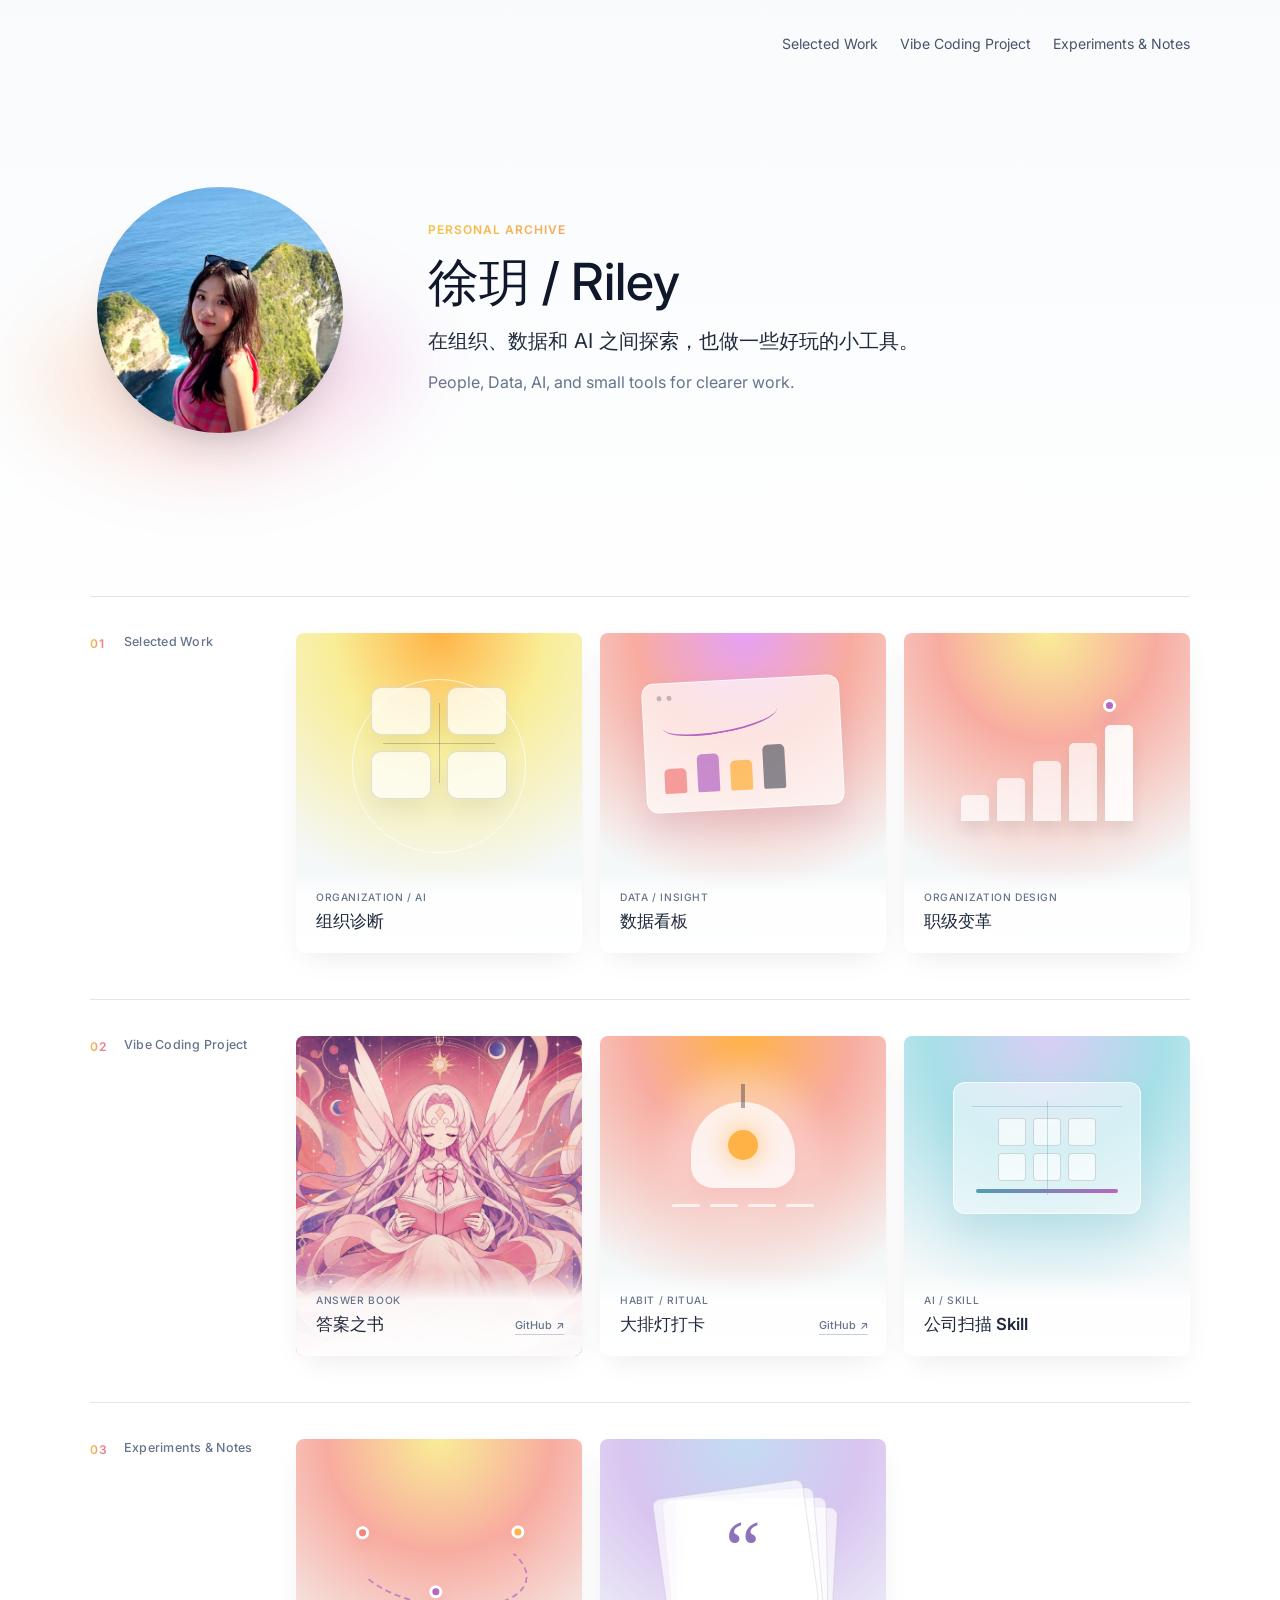
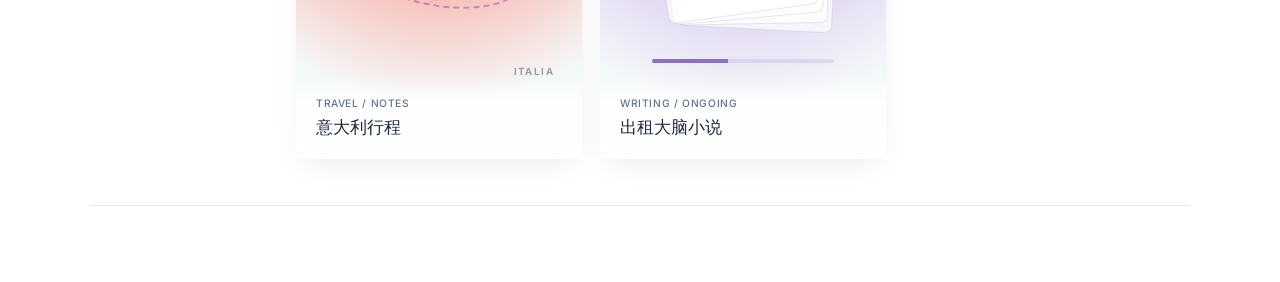
==== index.html @ a50b6459 "Link dapaideng project to GitHub" ====
<!DOCTYPE html>
<html lang="zh-CN">
  <head>
    <meta charset="UTF-8" />
    <meta name="viewport" content="width=device-width, initial-scale=1.0" />
    <title>徐玥 / Riley</title>
    <meta
      name="description"
      content="徐玥 / Riley Xu 的个人网站，整理工作项目、Vibe Coding 作品和实验笔记。"
    />
    <link rel="preconnect" href="https://fonts.googleapis.com" />
    <link rel="preconnect" href="https://fonts.gstatic.com" crossorigin />
    <link
      href="https://fonts.googleapis.com/css2?family=Inter:wght@400;500;600&amp;display=swap"
      rel="stylesheet"
    />
    <link rel="stylesheet" href="./styles.css" />
  </head>
  <body>
    <main class="site-shell">
      <nav class="site-nav" aria-label="Primary navigation">
        <div class="nav-links">
          <a href="#selected-work">Selected Work</a>
          <a href="#vibe-projects">Vibe Coding Project</a>
          <a href="#notes">Experiments &amp; Notes</a>
        </div>
      </nav>

      <header class="hero" id="top">
        <div class="portrait-wrap" aria-label="徐玥在海边的生活照片">
          <div class="portrait-backdrop" aria-hidden="true"></div>
          <div class="portrait-photo">
            <img src="./riley-xu-portrait.jpg" alt="徐玥在海边的生活照片" />
          </div>
        </div>

        <div class="hero-copy">
          <p class="eyebrow">Personal Archive</p>
          <h1>徐玥 / Riley</h1>
          <p class="intro">
            在组织、数据和 AI 之间探索，也做一些好玩的小工具。
          </p>
          <p class="subcopy">
            People, Data, AI, and small tools for clearer work.
          </p>
        </div>
      </header>

      <div class="project-groups" aria-label="Project archive">
        <section class="project-group" id="selected-work">
          <header class="group-header">
            <p class="group-number">01</p>
            <h3>Selected Work</h3>
          </header>
          <div class="project-list">
            <article class="project-card project-card--diagnosis">
              <div class="project-card__cover" aria-hidden="true">
                <div class="org-chart-mini">
                  <span></span><span></span><span></span><span></span>
                </div>
                <div class="signal-ring"></div>
              </div>
              <div class="project-card__body">
                <p class="project-card__meta">Organization / AI</p>
                <h4>组织诊断</h4>
              </div>
            </article>

            <article class="project-card project-card--dashboard">
              <div class="project-card__cover" aria-hidden="true">
                <div class="dashboard-window">
                  <span class="dashboard-line"></span>
                  <div class="dashboard-bars"><i></i><i></i><i></i><i></i></div>
                </div>
              </div>
              <div class="project-card__body">
                <p class="project-card__meta">Data / Insight</p>
                <h4>数据看板</h4>
              </div>
            </article>

            <article class="project-card project-card--rank">
              <div class="project-card__cover" aria-hidden="true">
                <div class="rank-steps"><i></i><i></i><i></i><i></i><i></i></div>
                <span class="rank-dot"></span>
              </div>
              <div class="project-card__body">
                <p class="project-card__meta">Organization Design</p>
                <h4>职级变革</h4>
              </div>
            </article>

          </div>
        </section>

        <section class="project-group" id="vibe-projects">
          <header class="group-header">
            <p class="group-number">02</p>
            <h3>Vibe Coding Project</h3>
          </header>
          <div class="project-list">
            <article class="project-card project-card--book">
              <a
                class="project-card__primary"
                href="https://answerbook-3xv.pages.dev/"
                target="_blank"
                rel="noopener noreferrer"
                aria-label="打开答案之书"
              >
                <div class="project-card__cover" aria-hidden="true">
                  <img
                    class="answerbook-illustration"
                    src="./assets/answerbook-illustration.jpg"
                    alt=""
                  />
                </div>
                <div class="project-card__body project-card__body--with-source">
                  <p class="project-card__meta">Answer Book</p>
                  <h4>答案之书</h4>
                </div>
              </a>
              <a
                class="project-card__source"
                href="https://github.com/rileyxuyue/answerbook"
                target="_blank"
                rel="noopener noreferrer"
                aria-label="查看答案之书 GitHub 仓库"
              >
                GitHub <span aria-hidden="true">↗</span>
              </a>
            </article>

            <a
              class="project-card project-card--lamp"
              href="https://github.com/rileyxuyue/dapaideng"
              target="_blank"
              rel="noopener noreferrer"
              aria-label="查看大排灯打卡 GitHub 仓库"
            >
              <div class="project-card__cover" aria-hidden="true">
                <div class="lamp-glow"></div>
                <div class="lamp-shape"><span></span></div>
                <div class="lamp-ticks"><i></i><i></i><i></i><i></i></div>
              </div>
              <div class="project-card__body project-card__body--with-source">
                <p class="project-card__meta">Habit / Ritual</p>
                <h4>大排灯打卡</h4>
              </div>
              <span class="project-card__source">
                GitHub <span aria-hidden="true">↗</span>
              </span>
            </a>

            <article class="project-card project-card--scan">
              <div class="project-card__cover" aria-hidden="true">
                <div class="scan-window">
                  <div class="scan-building"><i></i><i></i><i></i><i></i><i></i><i></i></div>
                  <span></span>
                </div>
              </div>
              <div class="project-card__body">
                <p class="project-card__meta">AI / Skill</p>
                <h4>公司扫描 Skill</h4>
              </div>
            </article>
          </div>
        </section>

        <section class="project-group" id="notes">
          <header class="group-header">
            <p class="group-number">03</p>
            <h3>Experiments &amp; Notes</h3>
          </header>
          <div class="project-list">
            <article class="project-card project-card--italy">
              <div class="project-card__cover" aria-hidden="true">
                <div class="route-map">
                  <span class="route-line"></span>
                  <i></i><i></i><i></i>
                </div>
                <div class="map-label">ITALIA</div>
              </div>
              <div class="project-card__body">
                <p class="project-card__meta">Travel / Notes</p>
                <h4>意大利行程</h4>
              </div>
            </article>

            <article class="project-card project-card--novel">
              <div class="project-card__cover" aria-hidden="true">
                <div class="novel-pages"><i></i><i></i><i></i><i></i></div>
                <div class="novel-quote">“</div>
                <span class="novel-progress"></span>
              </div>
              <div class="project-card__body">
                <p class="project-card__meta">Writing / Ongoing</p>
                <h4>出租大脑小说</h4>
              </div>
            </article>
          </div>
        </section>
      </div>
    </main>
  </body>
</html>
---- styles.css ----
:root {
  font-family: "Inter", sans-serif;
  color: #102033;
  background: #ffffff;
  font-synthesis: none;
  text-rendering: optimizeLegibility;
}

* {
  box-sizing: border-box;
  margin: 0;
  padding: 0;
}

html {
  scroll-behavior: smooth;
}

body {
  min-height: 100vh;
  padding: 34px 20px 76px;
  background:
    linear-gradient(180deg, rgba(248, 250, 252, 0.92), #ffffff 36%),
    #ffffff;
}

a {
  color: inherit;
  text-decoration: none;
}

.site-shell {
  width: 100%;
  max-width: 1100px;
  margin: 0 auto;
}

.site-nav {
  display: flex;
  align-items: center;
  justify-content: flex-end;
  gap: 24px;
  margin-bottom: 66px;
  color: #475569;
  font-size: 0.88rem;
}

.brand {
  color: #102033;
  font-weight: 600;
}

.nav-links {
  display: flex;
  align-items: center;
  justify-content: flex-end;
  flex-wrap: wrap;
  gap: 22px;
}

.nav-links a {
  line-height: 1.4;
}

.hero {
  display: grid;
  grid-template-columns: 260px minmax(0, 1fr);
  align-items: center;
  gap: 78px;
  min-height: 380px;
  margin-bottom: 96px;
}

.portrait-wrap {
  position: relative;
  display: grid;
  place-items: center;
  width: 260px;
  height: 280px;
}

.portrait-backdrop {
  position: absolute;
  right: -62px;
  bottom: -30px;
  left: -62px;
  height: 218px;
  border-radius: 50%;
  background:
    radial-gradient(
      ellipse at 34% 48%,
      rgba(255, 179, 71, 0.28) 0%,
      rgba(255, 179, 71, 0.12) 34%,
      rgba(255, 179, 71, 0) 72%
    ),
    radial-gradient(
      ellipse at 68% 48%,
      rgba(229, 161, 245, 0.44) 0%,
      rgba(229, 161, 245, 0.16) 38%,
      rgba(229, 161, 245, 0) 76%
    ),
    radial-gradient(
      ellipse at 50% 72%,
      rgba(242, 132, 130, 0.2) 0%,
      rgba(242, 132, 130, 0) 72%
    );
  filter: blur(30px);
  opacity: 0.78;
  pointer-events: none;
  transform: rotate(-3deg) scale(1.04);
}

.portrait-photo {
  position: relative;
  z-index: 1;
  display: grid;
  place-items: center;
  width: 246px;
  aspect-ratio: 1;
  overflow: hidden;
  border: 0;
  border-radius: 50%;
  background:
    linear-gradient(145deg, #fff9e9, #fff1f4 48%, #f4eafb);
  color: #334155;
  font-size: 2.25rem;
  font-weight: 500;
  box-shadow: 0 24px 48px -30px rgba(15, 23, 42, 0.38);
}

.portrait-photo img {
  width: 100%;
  height: 100%;
  object-fit: cover;
  object-position: 50% 50%;
}

.hero-copy {
  max-width: 650px;
}

.eyebrow,
.group-number {
  color: transparent;
  background: linear-gradient(90deg, #f5c344, #f28482, #b567c2);
  background-clip: text;
  -webkit-background-clip: text;
  font-size: 0.75rem;
  font-weight: 600;
  letter-spacing: 1px;
  line-height: 1.2;
  text-transform: uppercase;
}

.hero-copy .eyebrow {
  margin-bottom: 18px;
}

.hero h1 {
  margin-bottom: 20px;
  color: #0f172a;
  font-size: 3.2rem;
  font-weight: 500;
  letter-spacing: 0;
  line-height: 1;
}

.intro {
  max-width: none;
  margin-bottom: 14px;
  color: #1e293b;
  font-size: 1.28rem;
  font-weight: 400;
  letter-spacing: 0;
  line-height: 1.38;
  white-space: nowrap;
}

.subcopy {
  color: #64748b;
  font-size: 1rem;
  line-height: 1.7;
}

.project-groups {
  border-bottom: 1px solid #dfe7eb;
}

.project-group {
  display: grid;
  grid-template-columns: 168px minmax(0, 1fr);
  gap: 38px;
  padding: 36px 0 46px;
  border-top: 1px solid #dfe7eb;
  scroll-margin-top: 28px;
}

.group-header {
  display: grid;
  grid-template-columns: 24px minmax(0, 1fr);
  align-content: start;
  gap: 10px;
}

.group-number {
  padding-top: 4px;
}

.group-header h3 {
  color: #64748b;
  font-size: 0.78rem;
  font-weight: 500;
  letter-spacing: 0.02em;
  line-height: 1.45;
}

.project-list {
  display: grid;
  grid-template-columns: repeat(3, minmax(0, 1fr));
  gap: 18px;
  min-width: 0;
}

.project-card {
  position: relative;
  min-width: 0;
  min-height: 320px;
  overflow: hidden;
  border-radius: 8px;
  background: #f4f8f9;
  box-shadow: 0 10px 30px -10px rgba(0, 0, 0, 0.1);
  isolation: isolate;
}

.project-card--diagnosis {
  background: radial-gradient(circle at 50% 0%, #ffb347 0%, #f9ed96 30%, #f4f8f9 74%);
}

.project-card--dashboard {
  background: radial-gradient(circle at 50% 0%, #e5a1f5 0%, #f8aca0 31%, #f4f8f9 74%);
}

.project-card--rank {
  background: radial-gradient(circle at 50% 0%, #f9ed96 0%, #f8aca0 31%, #f4f8f9 74%);
}

.project-card--book {
  background: #efb7c8;
}

.project-card--lamp {
  background: radial-gradient(circle at 50% 0%, #ffb347 0%, #f8aca0 31%, #f4f8f9 75%);
}

.project-card--scan {
  background: radial-gradient(circle at 50% 0%, #d9cef4 0%, #a7dfe8 33%, #f4f8f9 76%);
}

.project-card--italy {
  background: radial-gradient(circle at 50% 0%, #f9ed96 0%, #f8aca0 32%, #f4f8f9 75%);
}

.project-card--novel {
  background: radial-gradient(circle at 50% 0%, #c3dcf3 0%, #d8c5f0 34%, #f4f8f9 76%);
}

.project-card__cover {
  position: absolute;
  inset: 0 0 78px;
  overflow: hidden;
}

.project-card--book .project-card__cover {
  inset: 0;
}

.project-card__primary {
  position: absolute;
  inset: 0;
  z-index: 1;
  display: block;
}

.project-card__body {
  position: absolute;
  right: 0;
  bottom: 0;
  left: 0;
  z-index: 4;
  padding: 22px 20px 20px;
  background: linear-gradient(180deg, rgba(255, 255, 255, 0), rgba(255, 255, 255, 0.88) 34%, rgba(255, 255, 255, 0.96) 100%);
}

.project-card__body--with-source {
  padding-right: 96px;
}

.project-card__source {
  position: absolute;
  right: 18px;
  bottom: 19px;
  z-index: 6;
  display: inline-flex;
  align-items: center;
  gap: 4px;
  padding: 5px 0;
  color: #64748b;
  font-size: 0.68rem;
  font-weight: 500;
  line-height: 1.2;
}

.project-card__source::after {
  position: absolute;
  right: 0;
  bottom: 2px;
  left: 0;
  height: 1px;
  background: rgba(100, 116, 139, 0.34);
  content: "";
}

.project-card__meta {
  margin-bottom: 6px;
  color: #64748b;
  font-size: 0.64rem;
  font-weight: 500;
  letter-spacing: 0.06em;
  line-height: 1.3;
  text-transform: uppercase;
}

.project-card h4 {
  color: #1e293b;
  font-size: 1.04rem;
  font-weight: 600;
  line-height: 1.35;
}

.org-chart-mini {
  position: absolute;
  top: 54px;
  left: 50%;
  display: grid;
  grid-template-columns: repeat(2, 60px);
  gap: 16px;
  transform: translateX(-50%);
}

.org-chart-mini::before,
.org-chart-mini::after {
  position: absolute;
  content: "";
  background: rgba(15, 23, 42, 0.2);
}

.org-chart-mini::before {
  top: 50%;
  right: 12px;
  left: 12px;
  height: 1px;
}

.org-chart-mini::after {
  top: 16px;
  bottom: 16px;
  left: 50%;
  width: 1px;
}

.org-chart-mini span {
  position: relative;
  z-index: 1;
  height: 48px;
  border: 1px solid rgba(15, 23, 42, 0.12);
  border-radius: 10px;
  background: rgba(255, 255, 255, 0.72);
  box-shadow: 0 12px 24px rgba(15, 23, 42, 0.06);
}

.signal-ring {
  position: absolute;
  top: 46px;
  left: 50%;
  width: 174px;
  height: 174px;
  border: 1px solid rgba(255, 255, 255, 0.7);
  border-radius: 50%;
  transform: translateX(-50%);
}

.dashboard-window {
  position: absolute;
  top: 46px;
  left: 50%;
  width: 198px;
  height: 130px;
  padding: 22px 18px 16px;
  border: 1px solid rgba(255, 255, 255, 0.76);
  border-radius: 12px;
  background: rgba(255, 255, 255, 0.68);
  box-shadow: 0 18px 30px rgba(128, 66, 129, 0.12);
  transform: translateX(-50%) rotate(-3deg);
}

.dashboard-window::before,
.dashboard-window::after {
  position: absolute;
  top: 12px;
  width: 5px;
  height: 5px;
  border-radius: 50%;
  background: rgba(15, 23, 42, 0.24);
  content: "";
}

.dashboard-window::before {
  left: 14px;
}

.dashboard-window::after {
  left: 24px;
}

.dashboard-line {
  display: block;
  width: 116px;
  height: 30px;
  border-bottom: 2px solid #b567c2;
  border-radius: 50%;
  transform: rotate(-7deg);
}

.dashboard-bars {
  display: flex;
  align-items: end;
  gap: 11px;
  height: 48px;
  margin-top: 10px;
}

.dashboard-bars i {
  display: block;
  width: 22px;
  border-radius: 5px 5px 2px 2px;
  background: rgba(242, 132, 130, 0.78);
}

.dashboard-bars i:nth-child(1) { height: 25px; }
.dashboard-bars i:nth-child(2) { height: 38px; background: rgba(181, 103, 194, 0.72); }
.dashboard-bars i:nth-child(3) { height: 30px; background: rgba(255, 179, 71, 0.78); }
.dashboard-bars i:nth-child(4) { height: 44px; background: rgba(15, 23, 42, 0.48); }

.rank-steps {
  position: absolute;
  bottom: 54px;
  left: 50%;
  display: flex;
  align-items: end;
  gap: 8px;
  transform: translateX(-50%);
}

.rank-steps i {
  display: block;
  width: 28px;
  border-radius: 5px 5px 1px 1px;
  background: rgba(255, 255, 255, 0.7);
  box-shadow: 0 10px 16px rgba(15, 23, 42, 0.08);
}

.rank-steps i:nth-child(1) { height: 26px; }
.rank-steps i:nth-child(2) { height: 43px; }
.rank-steps i:nth-child(3) { height: 60px; }
.rank-steps i:nth-child(4) { height: 78px; }
.rank-steps i:nth-child(5) { height: 96px; background: rgba(255, 255, 255, 0.9); }

.rank-dot {
  position: absolute;
  top: 66px;
  left: calc(50% + 56px);
  width: 13px;
  height: 13px;
  border: 3px solid #ffffff;
  border-radius: 50%;
  background: #b567c2;
  box-shadow: 0 8px 16px rgba(181, 103, 194, 0.28);
}

.answerbook-illustration {
  position: absolute;
  inset: 0;
  display: block;
  width: 100%;
  height: 100%;
  object-fit: cover;
  object-position: 50% 38%;
}

.lamp-glow {
  position: absolute;
  top: 35px;
  left: 50%;
  width: 148px;
  height: 148px;
  border-radius: 50%;
  background: rgba(255, 255, 255, 0.34);
  filter: blur(16px);
  transform: translateX(-50%);
}

.lamp-shape {
  position: absolute;
  top: 66px;
  left: 50%;
  width: 104px;
  height: 86px;
  border-radius: 52px 52px 22px 22px;
  background: rgba(255, 255, 255, 0.74);
  box-shadow: 0 18px 22px rgba(242, 132, 130, 0.2);
  transform: translateX(-50%);
}

.lamp-shape::before {
  position: absolute;
  top: -18px;
  left: 50%;
  width: 4px;
  height: 24px;
  background: rgba(15, 23, 42, 0.35);
  content: "";
  transform: translateX(-50%);
}

.lamp-shape span {
  position: absolute;
  top: 28px;
  left: 50%;
  width: 30px;
  height: 30px;
  border-radius: 50%;
  background: #ffb347;
  box-shadow: 0 0 26px rgba(255, 179, 71, 0.8);
  transform: translateX(-50%);
}

.lamp-ticks {
  position: absolute;
  top: 168px;
  left: 50%;
  display: flex;
  gap: 10px;
  transform: translateX(-50%);
}

.lamp-ticks i {
  display: block;
  width: 28px;
  height: 3px;
  border-radius: 999px;
  background: rgba(255, 255, 255, 0.72);
}

.scan-window {
  position: absolute;
  top: 46px;
  left: 50%;
  width: 188px;
  height: 132px;
  border: 1px solid rgba(255, 255, 255, 0.72);
  border-radius: 12px;
  background: rgba(255, 255, 255, 0.52);
  box-shadow: 0 18px 30px rgba(79, 157, 176, 0.12);
  transform: translateX(-50%);
}

.scan-window::before,
.scan-window::after {
  position: absolute;
  background: rgba(79, 157, 176, 0.32);
  content: "";
}

.scan-window::before {
  top: 23px;
  right: 18px;
  left: 18px;
  height: 1px;
}

.scan-window::after {
  top: 18px;
  bottom: 18px;
  left: 50%;
  width: 1px;
}

.scan-building {
  position: absolute;
  top: 35px;
  left: 50%;
  display: grid;
  grid-template-columns: repeat(3, 28px);
  gap: 7px;
  transform: translateX(-50%);
}

.scan-building i {
  display: block;
  width: 28px;
  height: 28px;
  border: 1px solid rgba(15, 23, 42, 0.16);
  border-radius: 4px;
  background: rgba(255, 255, 255, 0.66);
}

.scan-window > span {
  position: absolute;
  right: 22px;
  bottom: 20px;
  left: 22px;
  height: 4px;
  border-radius: 999px;
  background: linear-gradient(90deg, #4f9db0, #b567c2);
}

.route-map {
  position: absolute;
  top: 44px;
  left: 50%;
  width: 210px;
  height: 150px;
  transform: translateX(-50%) rotate(-4deg);
}

.route-line {
  position: absolute;
  top: 42px;
  left: 18px;
  width: 176px;
  height: 82px;
  border: 2px dashed rgba(181, 103, 194, 0.7);
  border-top-color: transparent;
  border-left-color: transparent;
  border-radius: 50%;
  transform: rotate(13deg);
}

.route-map i {
  position: absolute;
  width: 13px;
  height: 13px;
  border: 3px solid #ffffff;
  border-radius: 50%;
  background: #f28482;
  box-shadow: 0 6px 12px rgba(242, 132, 130, 0.28);
}

.route-map i:nth-of-type(1) { top: 38px; left: 24px; }
.route-map i:nth-of-type(2) { top: 102px; left: 93px; background: #b567c2; }
.route-map i:nth-of-type(3) { top: 48px; right: 18px; background: #ffb347; }

.map-label {
  position: absolute;
  right: 28px;
  bottom: 4px;
  color: rgba(15, 23, 42, 0.42);
  font-size: 0.62rem;
  font-weight: 600;
  letter-spacing: 0.14em;
}

.novel-pages {
  position: absolute;
  top: 54px;
  left: 50%;
  width: 152px;
  height: 126px;
  transform: translateX(-50%) rotate(-5deg);
}

.novel-pages i {
  position: absolute;
  inset: 0;
  border: 1px solid rgba(15, 23, 42, 0.1);
  border-radius: 8px;
  background: rgba(255, 255, 255, 0.68);
}

.novel-pages i:nth-child(1) { transform: translate(15px, 12px) rotate(8deg); }
.novel-pages i:nth-child(2) { transform: translate(8px, 6px) rotate(4deg); }
.novel-pages i:nth-child(3) { transform: translate(0, 0); }
.novel-pages i:nth-child(4) { transform: translate(-7px, -5px) rotate(-3deg); }

.novel-quote {
  position: absolute;
  top: 70px;
  left: 50%;
  z-index: 2;
  color: #8b72bb;
  font-family: Georgia, serif;
  font-size: 5rem;
  line-height: 1;
  transform: translateX(-50%);
}

.novel-progress {
  position: absolute;
  right: 52px;
  bottom: 18px;
  left: 52px;
  height: 4px;
  border-radius: 999px;
  background: linear-gradient(90deg, #8b72bb 0 42%, rgba(139, 114, 187, 0.18) 42% 100%);
}

@media (max-width: 900px) {
  body {
    padding-top: 28px;
  }

  .site-nav {
    margin-bottom: 54px;
  }

  .hero {
    grid-template-columns: 220px minmax(0, 1fr);
    gap: 44px;
    min-height: 330px;
    margin-bottom: 78px;
  }

  .portrait-wrap {
    width: 220px;
    height: 238px;
  }

  .portrait-photo {
    width: 212px;
  }

  .portrait-backdrop {
    height: 184px;
  }

  .hero h1 {
    font-size: 2.75rem;
  }

  .intro {
    font-size: 1.02rem;
  }

  .project-group {
    grid-template-columns: 142px minmax(0, 1fr);
    gap: 24px;
  }

  .project-list {
    grid-template-columns: repeat(2, minmax(0, 1fr));
    gap: 16px;
  }

  .project-card {
    min-height: 300px;
  }

}

@media (max-width: 680px) {
  body {
    padding: 22px 16px 56px;
  }

  .site-nav {
    align-items: flex-start;
    margin-bottom: 48px;
  }

  .nav-links {
    max-width: 228px;
    gap: 12px 16px;
    font-size: 0.8rem;
  }

  .hero {
    grid-template-columns: 1fr;
    gap: 34px;
    min-height: 0;
    margin-bottom: 70px;
  }

  .portrait-wrap {
    width: min(230px, 76vw);
    height: 246px;
  }

  .portrait-photo {
    width: min(220px, 72vw);
  }

  .hero h1 {
    font-size: 2.4rem;
  }

  .intro {
    font-size: 0.86rem;
  }

  .project-group {
    grid-template-columns: 1fr;
    gap: 18px;
    padding: 30px 0 34px;
  }

  .project-list {
    grid-template-columns: 1fr;
    gap: 16px;
  }

  .project-card {
    min-height: 294px;
  }
}

@media (max-width: 420px) {
  .site-nav {
    gap: 16px;
  }

  .nav-links {
    max-width: 200px;
  }

  .hero h1 {
    font-size: 2.3rem;
  }

  .project-card {
    min-height: 280px;
  }

}
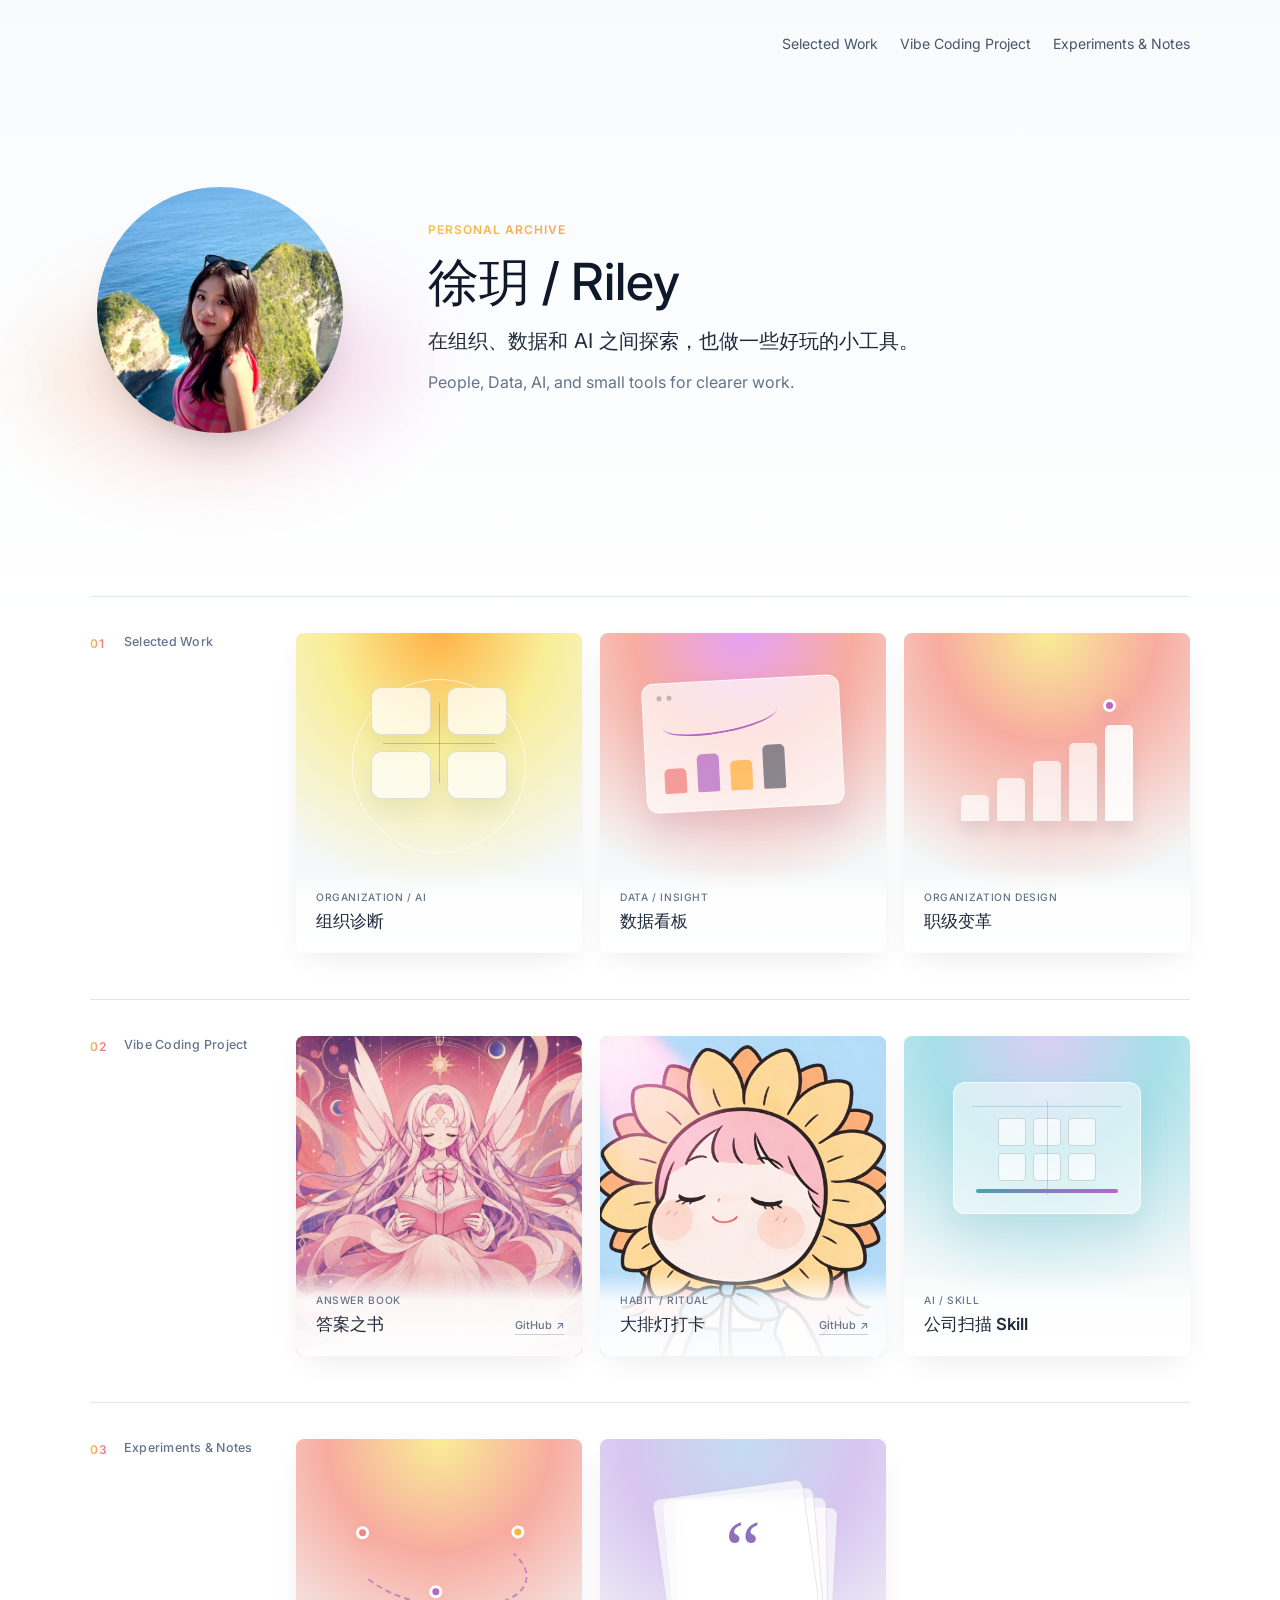
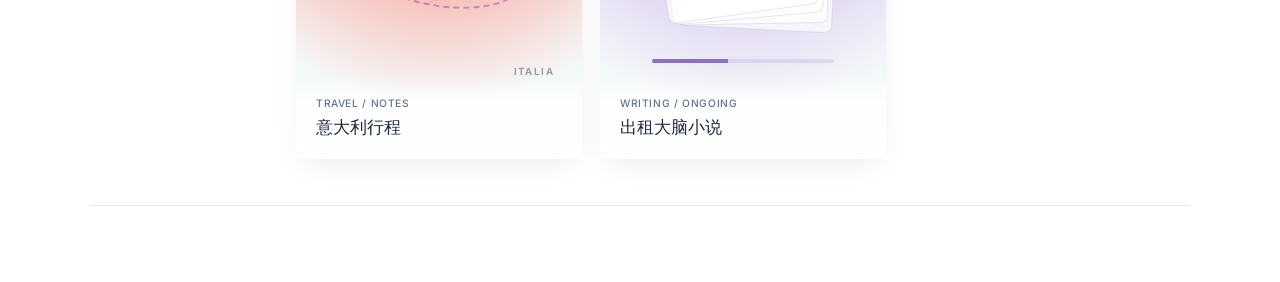
==== commit 7a95ae32: "Use dapaideng illustration for project card" ====
--- a/index.html
+++ b/index.html
@@ -138,9 +138,11 @@
               aria-label="查看大排灯打卡 GitHub 仓库"
             >
               <div class="project-card__cover" aria-hidden="true">
-                <div class="lamp-glow"></div>
-                <div class="lamp-shape"><span></span></div>
-                <div class="lamp-ticks"><i></i><i></i><i></i><i></i></div>
+                <img
+                  class="dapaideng-illustration"
+                  src="./assets/dapaideng-illustration.jpg"
+                  alt=""
+                />
               </div>
               <div class="project-card__body project-card__body--with-source">
                 <p class="project-card__meta">Habit / Ritual</p>
--- a/styles.css
+++ b/styles.css
@@ -249,7 +249,7 @@
 }
 
 .project-card--lamp {
-  background: radial-gradient(circle at 50% 0%, #ffb347 0%, #f8aca0 31%, #f4f8f9 75%);
+  background: #addcf2;
 }
 
 .project-card--scan {
@@ -271,6 +271,10 @@
 }
 
 .project-card--book .project-card__cover {
+  inset: 0;
+}
+
+.project-card--lamp .project-card__cover {
   inset: 0;
 }
 
@@ -497,68 +501,14 @@
   object-position: 50% 38%;
 }
 
-.lamp-glow {
-  position: absolute;
-  top: 35px;
-  left: 50%;
-  width: 148px;
-  height: 148px;
-  border-radius: 50%;
-  background: rgba(255, 255, 255, 0.34);
-  filter: blur(16px);
-  transform: translateX(-50%);
-}
-
-.lamp-shape {
-  position: absolute;
-  top: 66px;
-  left: 50%;
-  width: 104px;
-  height: 86px;
-  border-radius: 52px 52px 22px 22px;
-  background: rgba(255, 255, 255, 0.74);
-  box-shadow: 0 18px 22px rgba(242, 132, 130, 0.2);
-  transform: translateX(-50%);
-}
-
-.lamp-shape::before {
-  position: absolute;
-  top: -18px;
-  left: 50%;
-  width: 4px;
-  height: 24px;
-  background: rgba(15, 23, 42, 0.35);
-  content: "";
-  transform: translateX(-50%);
-}
-
-.lamp-shape span {
-  position: absolute;
-  top: 28px;
-  left: 50%;
-  width: 30px;
-  height: 30px;
-  border-radius: 50%;
-  background: #ffb347;
-  box-shadow: 0 0 26px rgba(255, 179, 71, 0.8);
-  transform: translateX(-50%);
-}
-
-.lamp-ticks {
-  position: absolute;
-  top: 168px;
-  left: 50%;
-  display: flex;
-  gap: 10px;
-  transform: translateX(-50%);
-}
-
-.lamp-ticks i {
+.dapaideng-illustration {
+  position: absolute;
+  inset: 0;
   display: block;
-  width: 28px;
-  height: 3px;
-  border-radius: 999px;
-  background: rgba(255, 255, 255, 0.72);
+  width: 100%;
+  height: 100%;
+  object-fit: cover;
+  object-position: 50% 50%;
 }
 
 .scan-window {
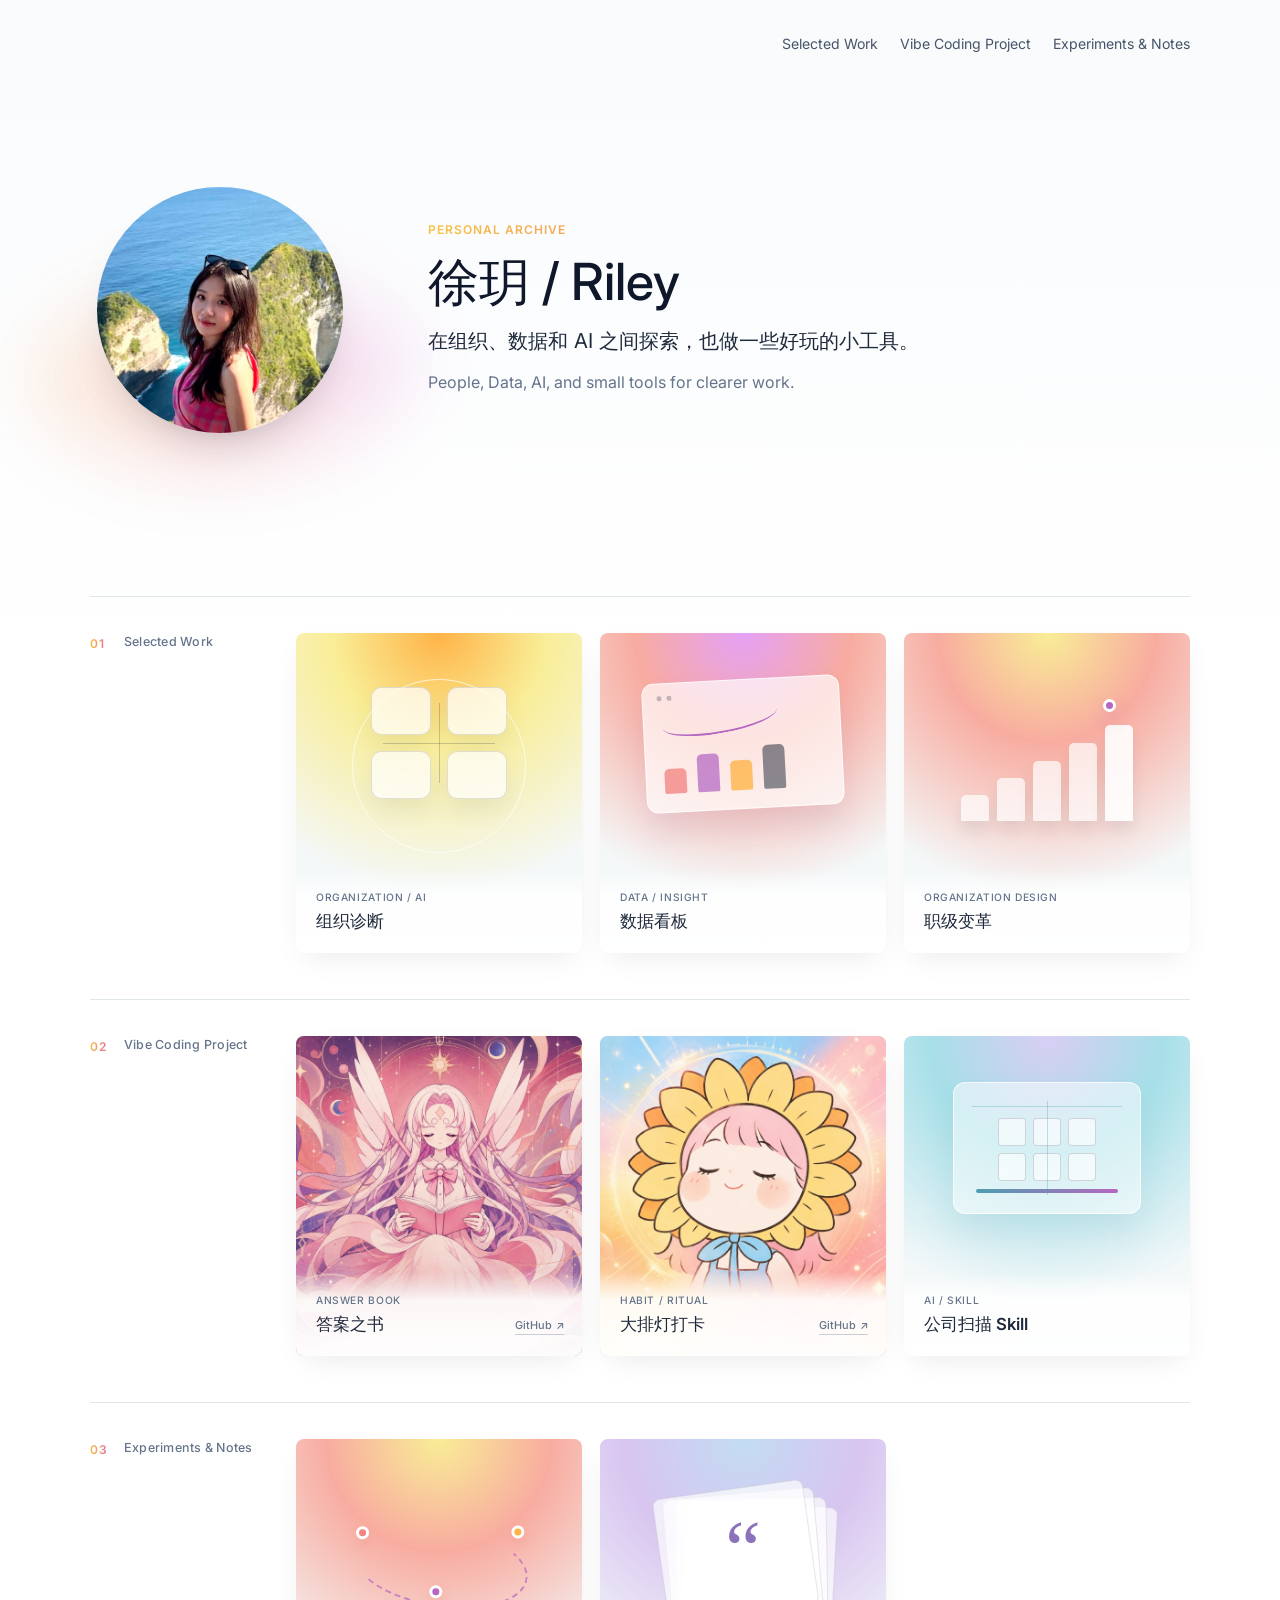
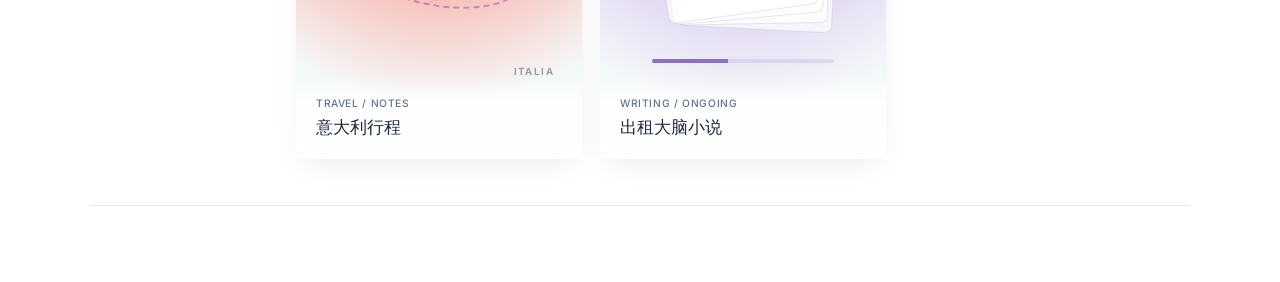
==== commit dbdff454: "Add dapaideng project pitch page" ====
--- a/index.html
+++ b/index.html
@@ -130,28 +130,34 @@
               </a>
             </article>
 
-            <a
-              class="project-card project-card--lamp"
-              href="https://github.com/rileyxuyue/dapaideng"
-              target="_blank"
-              rel="noopener noreferrer"
-              aria-label="查看大排灯打卡 GitHub 仓库"
-            >
-              <div class="project-card__cover" aria-hidden="true">
-                <img
-                  class="dapaideng-illustration"
-                  src="./assets/dapaideng-illustration.jpg"
-                  alt=""
-                />
-              </div>
-              <div class="project-card__body project-card__body--with-source">
-                <p class="project-card__meta">Habit / Ritual</p>
-                <h4>大排灯打卡</h4>
-              </div>
-              <span class="project-card__source">
+            <article class="project-card project-card--lamp">
+              <a
+                class="project-card__primary"
+                href="./projects/dapaideng.html"
+                aria-label="查看大排灯打卡项目"
+              >
+                <div class="project-card__cover" aria-hidden="true">
+                  <img
+                    class="dapaideng-illustration"
+                    src="./assets/dapaideng-illustration.jpg"
+                    alt=""
+                  />
+                </div>
+                <div class="project-card__body project-card__body--with-source">
+                  <p class="project-card__meta">Habit / Ritual</p>
+                  <h4>大排灯打卡</h4>
+                </div>
+              </a>
+              <a
+                class="project-card__source"
+                href="https://github.com/rileyxuyue/dapaideng"
+                target="_blank"
+                rel="noopener noreferrer"
+                aria-label="查看大排灯打卡 GitHub 仓库"
+              >
                 GitHub <span aria-hidden="true">↗</span>
-              </span>
-            </a>
+              </a>
+            </article>
 
             <article class="project-card project-card--scan">
               <div class="project-card__cover" aria-hidden="true">
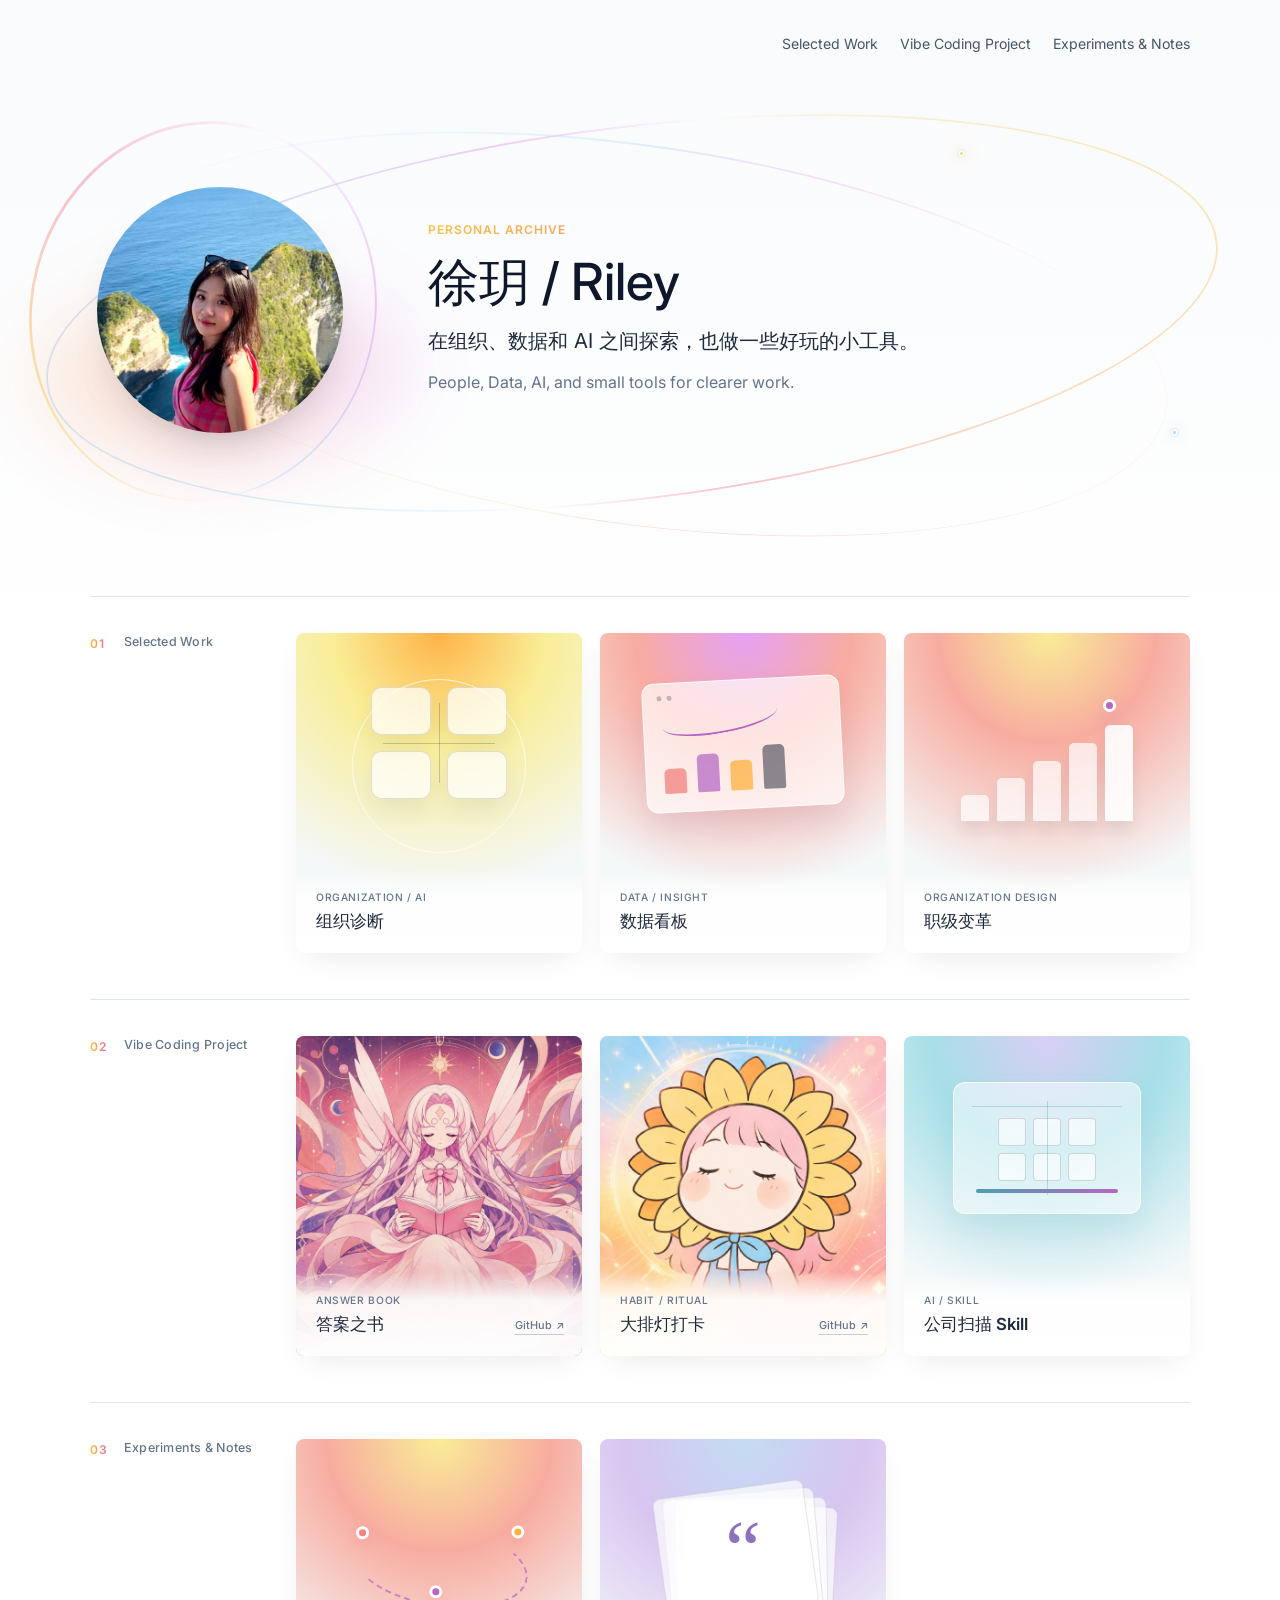
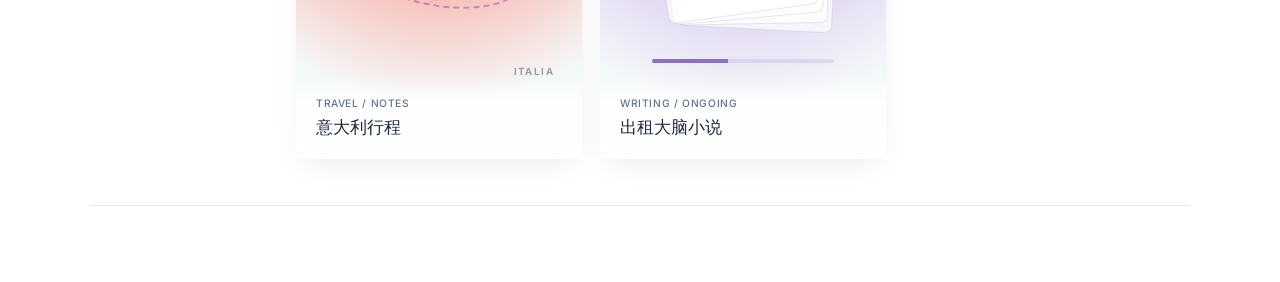
==== commit fb161b55: "Add ribbon accents to portfolio hero" ====
--- a/index.html
+++ b/index.html
@@ -27,6 +27,14 @@
       </nav>
 
       <header class="hero" id="top">
+        <div class="hero-ribbons" aria-hidden="true">
+          <span class="hero-ribbon hero-ribbon--wide"></span>
+          <span class="hero-ribbon hero-ribbon--tilted"></span>
+          <span class="hero-ribbon hero-ribbon--portrait"></span>
+          <i class="hero-ribbon-glint hero-ribbon-glint--gold"></i>
+          <i class="hero-ribbon-glint hero-ribbon-glint--blue"></i>
+        </div>
+
         <div class="portrait-wrap" aria-label="徐玥在海边的生活照片">
           <div class="portrait-backdrop" aria-hidden="true"></div>
           <div class="portrait-photo">
--- a/styles.css
+++ b/styles.css
@@ -63,6 +63,8 @@
 }
 
 .hero {
+  position: relative;
+  isolation: isolate;
   display: grid;
   grid-template-columns: 260px minmax(0, 1fr);
   align-items: center;
@@ -71,8 +73,114 @@
   margin-bottom: 96px;
 }
 
+.hero-ribbons {
+  position: absolute;
+  inset: -34px -36px -28px -52px;
+  z-index: 0;
+  overflow: visible;
+  pointer-events: none;
+}
+
+.hero-ribbon {
+  position: absolute;
+  border-radius: 50%;
+  background: conic-gradient(
+    from 214deg,
+    rgba(255, 255, 255, 0) 0deg,
+    rgba(169, 221, 244, 0.76) 44deg,
+    rgba(229, 161, 245, 0.72) 116deg,
+    rgba(255, 255, 255, 0) 174deg,
+    rgba(248, 216, 122, 0.78) 230deg,
+    rgba(242, 132, 163, 0.68) 302deg,
+    rgba(255, 255, 255, 0) 360deg
+  );
+  filter: drop-shadow(0 0 8px rgba(229, 161, 245, 0.16));
+  opacity: 0.7;
+  padding: 2px;
+  -webkit-mask:
+    linear-gradient(#000 0 0) content-box,
+    linear-gradient(#000 0 0);
+  -webkit-mask-composite: xor;
+  mask:
+    linear-gradient(#000 0 0) content-box,
+    linear-gradient(#000 0 0);
+  mask-composite: exclude;
+}
+
+.hero-ribbon--wide {
+  top: 40px;
+  right: 4px;
+  bottom: 28px;
+  left: 4px;
+  transform: rotate(-7deg);
+}
+
+.hero-ribbon--tilted {
+  top: 58px;
+  right: 54px;
+  bottom: 4px;
+  left: 54px;
+  background: conic-gradient(
+    from 78deg,
+    rgba(255, 255, 255, 0) 0deg,
+    rgba(242, 132, 163, 0.7) 56deg,
+    rgba(248, 216, 122, 0.66) 132deg,
+    rgba(255, 255, 255, 0) 198deg,
+    rgba(169, 221, 244, 0.72) 266deg,
+    rgba(229, 161, 245, 0.62) 326deg,
+    rgba(255, 255, 255, 0) 360deg
+  );
+  opacity: 0.52;
+  padding: 1.5px;
+  transform: rotate(8deg);
+}
+
+.hero-ribbon--portrait {
+  top: 34px;
+  bottom: 26px;
+  left: -8px;
+  width: 346px;
+  background: conic-gradient(
+    from 162deg,
+    rgba(255, 255, 255, 0) 0deg,
+    rgba(248, 216, 122, 0.82) 68deg,
+    rgba(242, 132, 163, 0.62) 144deg,
+    rgba(255, 255, 255, 0) 204deg,
+    rgba(229, 161, 245, 0.74) 270deg,
+    rgba(169, 221, 244, 0.74) 330deg,
+    rgba(255, 255, 255, 0) 360deg
+  );
+  opacity: 0.76;
+  padding: 2.5px;
+  transform: rotate(14deg);
+}
+
+.hero-ribbon-glint {
+  position: absolute;
+  width: 7px;
+  height: 7px;
+  border: 2px solid rgba(255, 255, 255, 0.9);
+  border-radius: 50%;
+  box-shadow: 0 0 0 1px rgba(15, 23, 42, 0.06), 0 0 16px currentColor;
+}
+
+.hero-ribbon-glint--gold {
+  top: 64px;
+  right: 22%;
+  color: rgba(248, 216, 122, 0.82);
+  background: #f8d87a;
+}
+
+.hero-ribbon-glint--blue {
+  right: 4%;
+  bottom: 92px;
+  color: rgba(169, 221, 244, 0.88);
+  background: #a9ddf4;
+}
+
 .portrait-wrap {
   position: relative;
+  z-index: 2;
   display: grid;
   place-items: center;
   width: 260px;
@@ -136,6 +244,8 @@
 }
 
 .hero-copy {
+  position: relative;
+  z-index: 2;
   max-width: 650px;
 }
 
@@ -693,6 +803,14 @@
     height: 184px;
   }
 
+  .hero-ribbons {
+    inset: -28px -22px -24px -34px;
+  }
+
+  .hero-ribbon--portrait {
+    width: 296px;
+  }
+
   .hero h1 {
     font-size: 2.75rem;
   }
@@ -740,6 +858,45 @@
     margin-bottom: 70px;
   }
 
+  .hero-ribbons {
+    inset: -20px 0 -26px;
+  }
+
+  .hero-ribbon--wide {
+    top: 8px;
+    right: -8px;
+    bottom: 8px;
+    left: 0;
+    transform: rotate(-4deg);
+  }
+
+  .hero-ribbon--tilted {
+    top: 30px;
+    right: 10px;
+    bottom: 24px;
+    left: -8px;
+    transform: rotate(5deg);
+  }
+
+  .hero-ribbon--portrait {
+    top: 0;
+    bottom: auto;
+    left: -14px;
+    width: min(292px, 92vw);
+    height: 286px;
+    transform: rotate(12deg);
+  }
+
+  .hero-ribbon-glint--gold {
+    top: 18px;
+    right: 11%;
+  }
+
+  .hero-ribbon-glint--blue {
+    right: 1%;
+    bottom: 94px;
+  }
+
   .portrait-wrap {
     width: min(230px, 76vw);
     height: 246px;
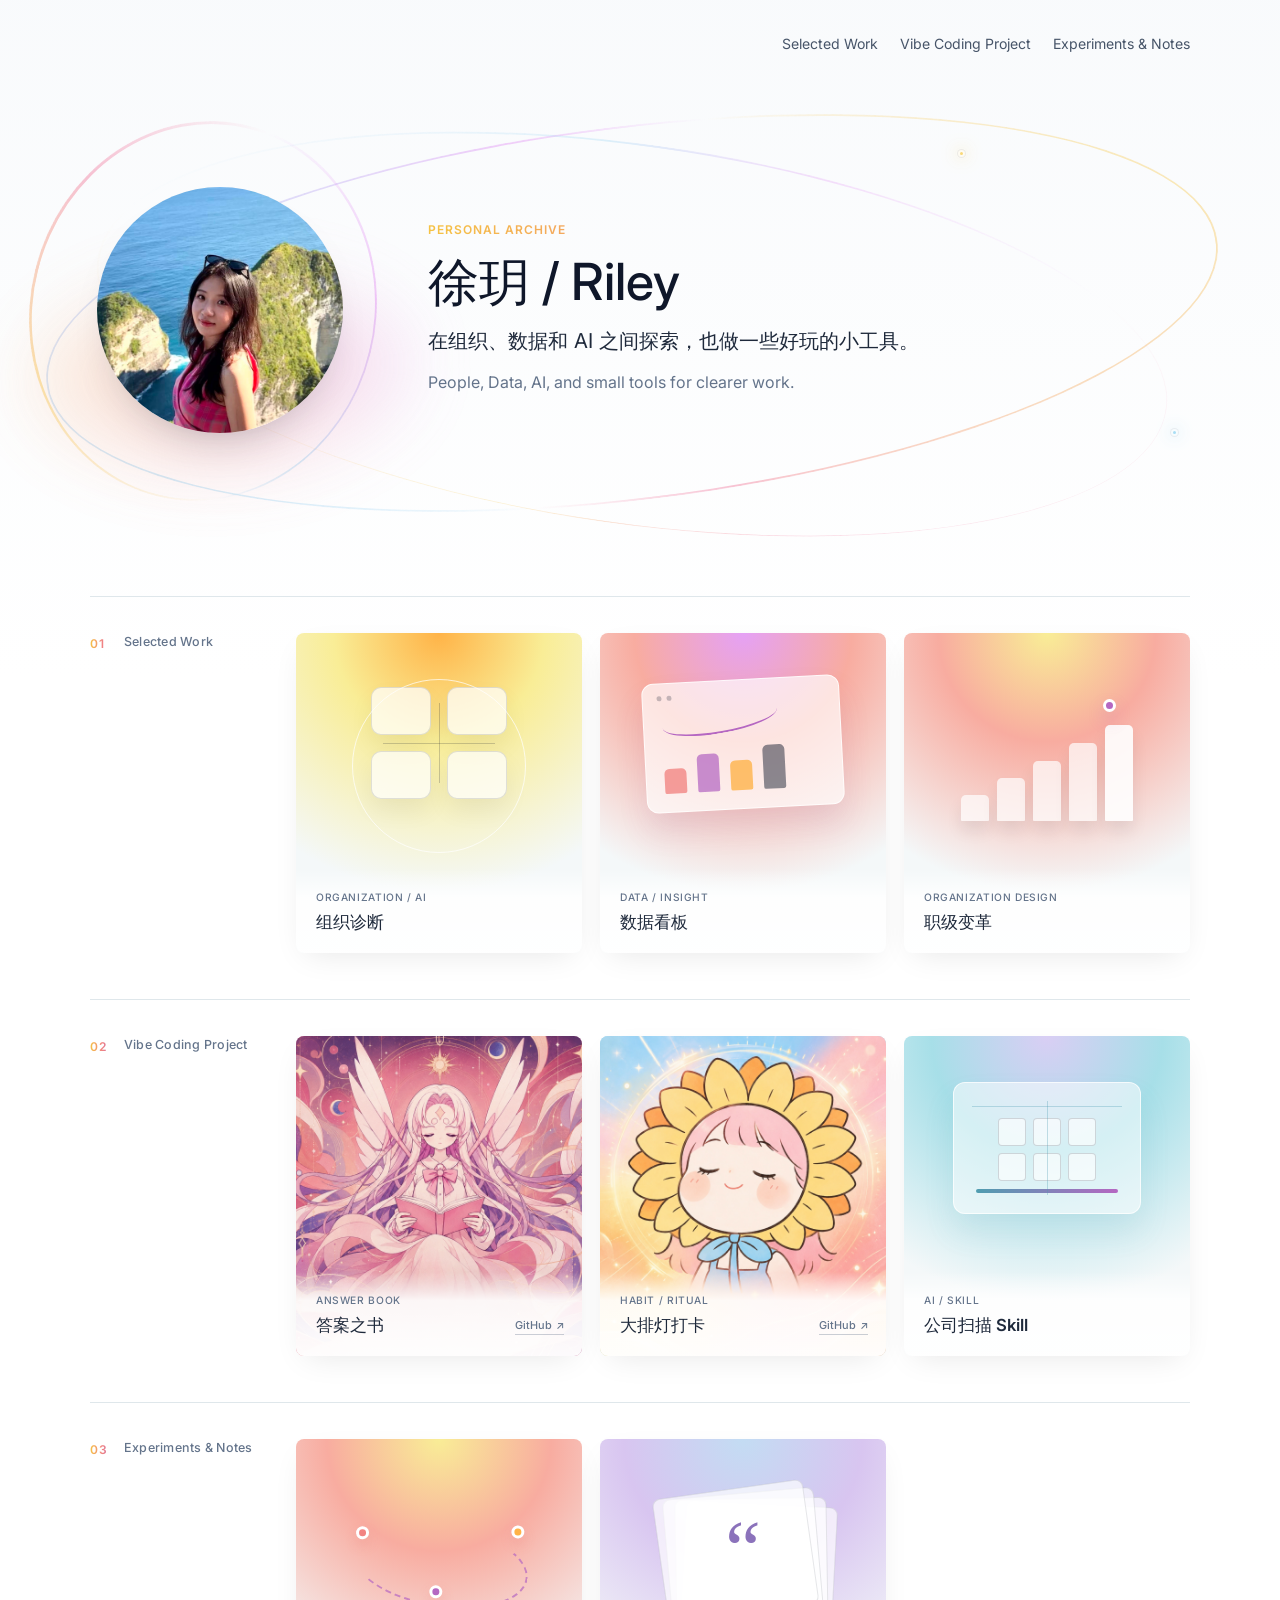
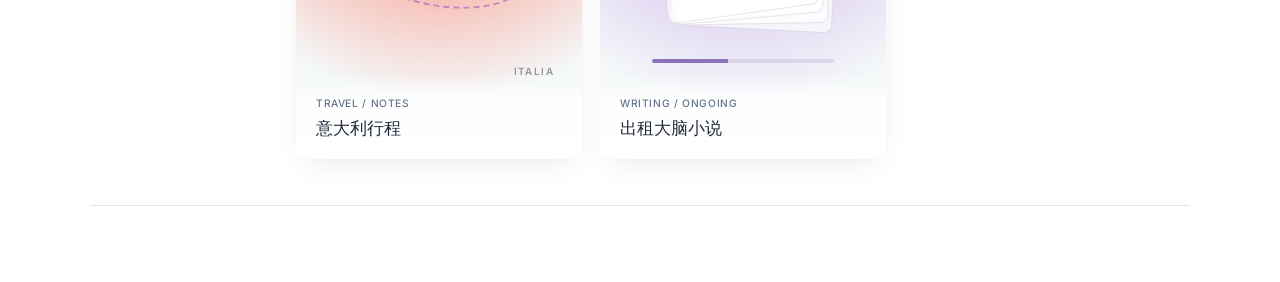
==== commit 7d2c6098: "Add pointer ripple interactions" ====
--- a/index.html
+++ b/index.html
@@ -15,6 +15,7 @@
       rel="stylesheet"
     />
     <link rel="stylesheet" href="./styles.css" />
+    <script src="./interactions.js" defer></script>
   </head>
   <body>
     <main class="site-shell">
--- a/styles.css
+++ b/styles.css
@@ -774,6 +774,148 @@
   background: linear-gradient(90deg, #8b72bb 0 42%, rgba(139, 114, 187, 0.18) 42% 100%);
 }
 
+@media (hover: hover) and (pointer: fine) {
+  .portrait-photo,
+  .project-card {
+    --ripple-x: 50%;
+    --ripple-y: 50%;
+    transition:
+      transform 260ms cubic-bezier(0.22, 1, 0.36, 1),
+      box-shadow 260ms ease;
+    will-change: transform;
+  }
+
+  .portrait-photo::after,
+  .project-card::after {
+    position: absolute;
+    inset: 0;
+    z-index: 5;
+    background: radial-gradient(
+      circle at var(--ripple-x) var(--ripple-y),
+      rgba(255, 255, 255, 0.48) 0 3px,
+      rgba(169, 221, 244, 0.46) 4px 5px,
+      transparent 6px 18px,
+      rgba(229, 161, 245, 0.34) 19px 20px,
+      transparent 21px 36px,
+      rgba(248, 216, 122, 0.25) 37px 38px,
+      transparent 39px 76px
+    );
+    content: "";
+    opacity: 0;
+    pointer-events: none;
+    transition: opacity 220ms ease;
+  }
+
+  .portrait-photo:is(:hover, .is-pointer-over) {
+    transform: translateY(-4px) scale(1.015);
+    box-shadow:
+      0 30px 58px -32px rgba(15, 23, 42, 0.42),
+      0 0 32px rgba(229, 161, 245, 0.15);
+  }
+
+  .project-card:is(:hover, .is-pointer-over) {
+    transform: translateY(-6px);
+    box-shadow:
+      0 24px 44px -26px rgba(15, 23, 42, 0.3),
+      0 0 28px rgba(169, 221, 244, 0.12);
+  }
+
+  .portrait-photo:is(:hover, .is-pointer-over)::after,
+  .project-card:is(:hover, .is-pointer-over)::after {
+    opacity: 1;
+  }
+
+  .cursor-ripple {
+    position: fixed;
+    top: 0;
+    left: 0;
+    z-index: 1000;
+    width: 9px;
+    height: 9px;
+    border: 1px solid rgba(181, 103, 194, 0.52);
+    border-radius: 50%;
+    opacity: 0;
+    pointer-events: none;
+    transition:
+      width 180ms ease,
+      height 180ms ease,
+      border-color 180ms ease,
+      opacity 180ms ease;
+    will-change: transform;
+  }
+
+  .cursor-ripple::before,
+  .cursor-ripple::after {
+    position: absolute;
+    top: 50%;
+    left: 50%;
+    border: 1px solid rgba(169, 221, 244, 0.32);
+    border-radius: 50%;
+    content: "";
+    transform: translate(-50%, -50%);
+  }
+
+  .cursor-ripple::before {
+    width: 17px;
+    height: 17px;
+  }
+
+  .cursor-ripple::after {
+    width: 27px;
+    height: 27px;
+    border-color: rgba(242, 132, 163, 0.18);
+  }
+
+  .cursor-ripple.is-visible {
+    opacity: 0.78;
+  }
+
+  .cursor-ripple.is-over-surface {
+    width: 12px;
+    height: 12px;
+    border-color: rgba(242, 132, 163, 0.62);
+  }
+
+  .pointer-burst {
+    position: fixed;
+    z-index: 999;
+    width: 10px;
+    height: 10px;
+    border: 1px solid rgba(181, 103, 194, 0.5);
+    border-radius: 50%;
+    opacity: 0;
+    pointer-events: none;
+    transform: translate(-50%, -50%) scale(0.5);
+    animation: pointer-burst 560ms cubic-bezier(0.22, 1, 0.36, 1) forwards;
+  }
+
+  @keyframes pointer-burst {
+    0% {
+      opacity: 0.58;
+      transform: translate(-50%, -50%) scale(0.5);
+    }
+
+    100% {
+      width: 58px;
+      height: 58px;
+      border-color: rgba(169, 221, 244, 0.08);
+      opacity: 0;
+      transform: translate(-50%, -50%) scale(1);
+    }
+  }
+}
+
+@media (prefers-reduced-motion: reduce) {
+  html {
+    scroll-behavior: auto;
+  }
+
+  .portrait-photo,
+  .project-card {
+    transition: none;
+  }
+}
+
 @media (max-width: 900px) {
   body {
     padding-top: 28px;
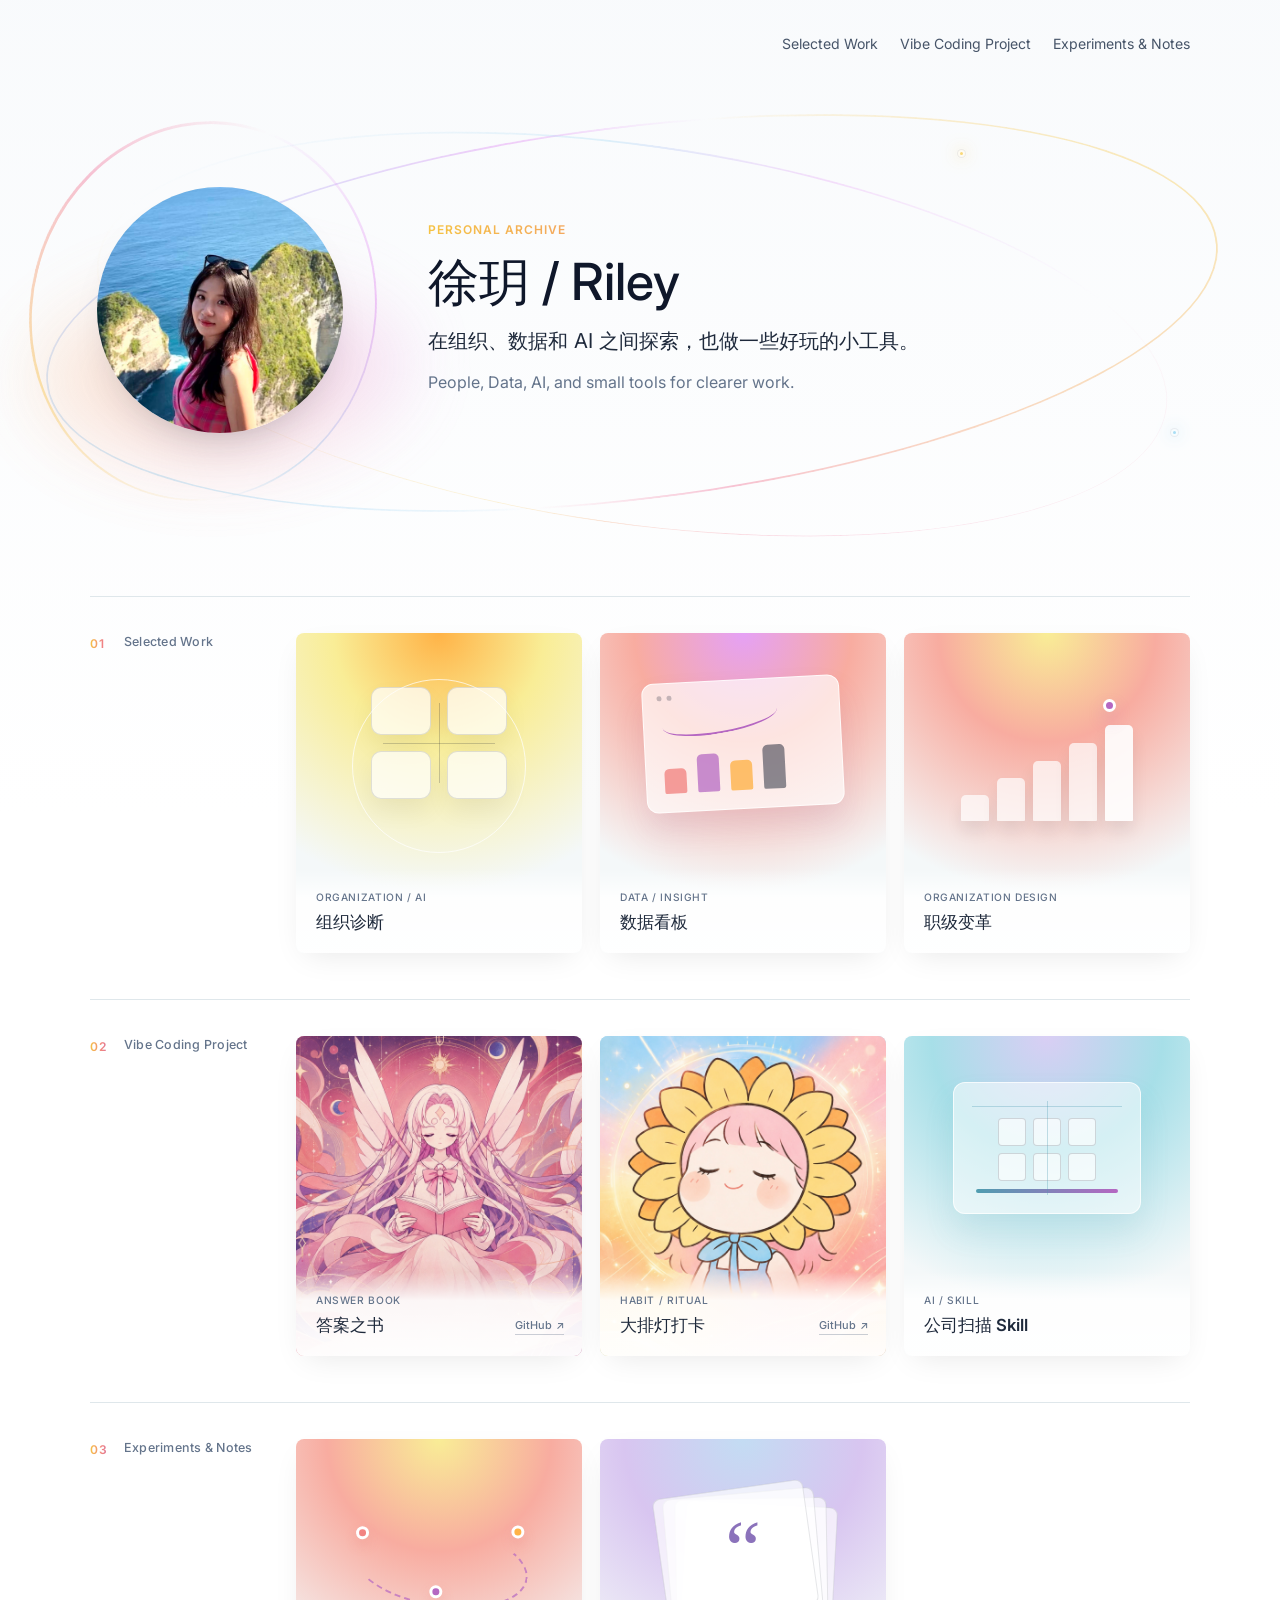
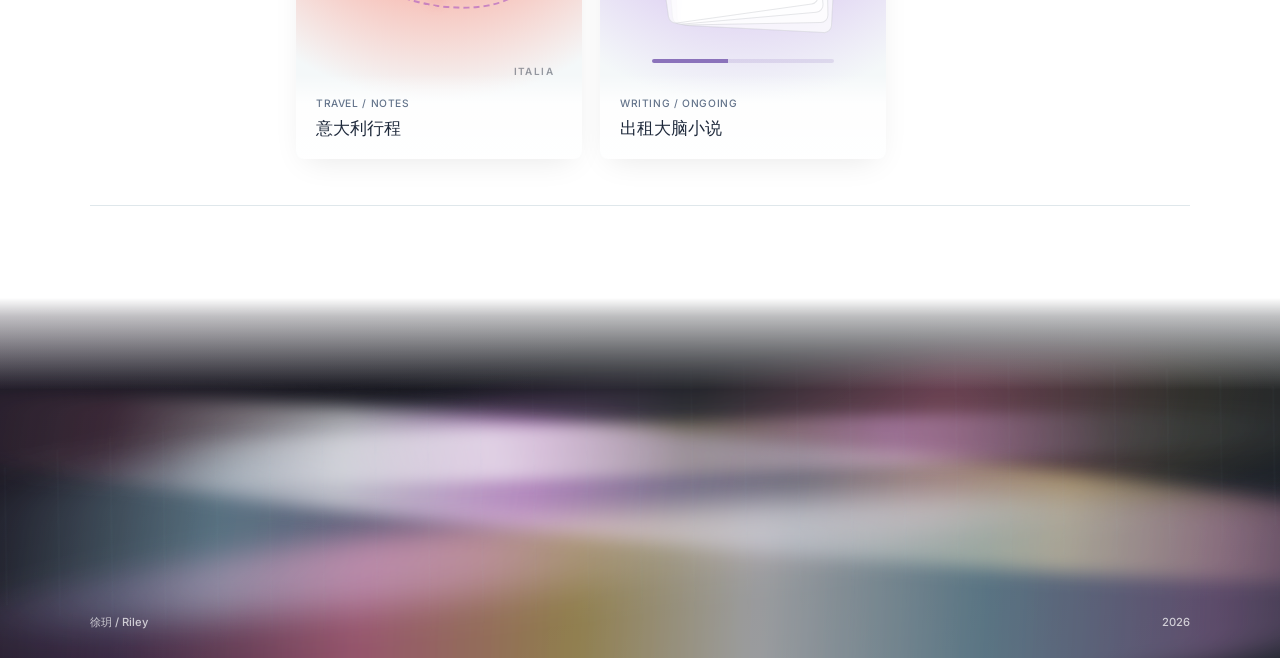
==== commit 4f0062dc: "Add flowing silk light footer" ====
--- a/index.html
+++ b/index.html
@@ -218,5 +218,18 @@
         </section>
       </div>
     </main>
+
+    <footer class="silk-footer">
+      <div class="silk-field" aria-hidden="true">
+        <span class="silk-fold silk-fold--back"></span>
+        <span class="silk-fold silk-fold--middle"></span>
+        <span class="silk-fold silk-fold--front"></span>
+        <span class="silk-fold silk-fold--sheen"></span>
+      </div>
+      <div class="silk-footer__meta">
+        <span>徐玥 / Riley</span>
+        <span>2026</span>
+      </div>
+    </footer>
   </body>
 </html>
--- a/styles.css
+++ b/styles.css
@@ -14,11 +14,13 @@
 
 html {
   scroll-behavior: smooth;
+  overflow-x: hidden;
 }
 
 body {
   min-height: 100vh;
   padding: 34px 20px 76px;
+  overflow-x: hidden;
   background:
     linear-gradient(180deg, rgba(248, 250, 252, 0.92), #ffffff 36%),
     #ffffff;
@@ -296,6 +298,188 @@
   border-bottom: 1px solid #dfe7eb;
 }
 
+.silk-footer {
+  position: relative;
+  isolation: isolate;
+  width: calc(100% + 40px);
+  height: 360px;
+  margin: 92px -20px -76px;
+  overflow: hidden;
+  background: #12141a;
+  color: rgba(255, 255, 255, 0.72);
+}
+
+.silk-footer::before {
+  position: absolute;
+  inset: 0 0 auto;
+  z-index: 4;
+  height: 92px;
+  background: linear-gradient(180deg, #ffffff 0%, rgba(255, 255, 255, 0.72) 20%, transparent 100%);
+  content: "";
+  pointer-events: none;
+}
+
+.silk-field {
+  position: absolute;
+  inset: 0;
+  overflow: hidden;
+  background:
+    linear-gradient(140deg, rgba(181, 103, 194, 0.09), transparent 38%),
+    linear-gradient(320deg, rgba(169, 221, 244, 0.08), transparent 46%),
+    #12141a;
+}
+
+.silk-field::after {
+  position: absolute;
+  inset: 64px -8% 28px;
+  z-index: 3;
+  border-radius: 50%;
+  background: repeating-linear-gradient(
+    101deg,
+    transparent 0 24px,
+    rgba(255, 255, 255, 0.035) 25px,
+    rgba(169, 221, 244, 0.07) 26px,
+    transparent 28px 52px
+  );
+  content: "";
+  opacity: 0.34;
+  pointer-events: none;
+  transform: rotate(-4deg) skewX(8deg);
+  -webkit-mask-image: linear-gradient(180deg, transparent, #000 20%, #000 78%, transparent);
+  mask-image: linear-gradient(180deg, transparent, #000 20%, #000 78%, transparent);
+}
+
+.silk-fold {
+  position: absolute;
+  left: -18%;
+  width: 136%;
+  border-radius: 50%;
+  mix-blend-mode: screen;
+  pointer-events: none;
+  will-change: transform;
+}
+
+.silk-fold--back {
+  top: 76px;
+  height: 188px;
+  background: linear-gradient(
+    96deg,
+    transparent 4%,
+    rgba(169, 221, 244, 0.08) 16%,
+    rgba(169, 221, 244, 0.68) 29%,
+    rgba(229, 161, 245, 0.56) 44%,
+    rgba(255, 255, 255, 0.16) 55%,
+    rgba(242, 132, 163, 0.56) 70%,
+    rgba(248, 216, 122, 0.16) 84%,
+    transparent 96%
+  );
+  filter: blur(18px) saturate(1.18);
+  opacity: 0.68;
+  transform: translate3d(-3%, 20px, 0) rotate(-7deg) skewX(-10deg);
+  animation: silk-drift-back 18s ease-in-out infinite alternate;
+}
+
+.silk-fold--middle {
+  top: 102px;
+  height: 128px;
+  background: linear-gradient(
+    104deg,
+    transparent 7%,
+    rgba(242, 132, 163, 0.18) 18%,
+    rgba(255, 255, 255, 0.74) 31%,
+    rgba(229, 161, 245, 0.74) 42%,
+    rgba(169, 221, 244, 0.38) 57%,
+    rgba(248, 216, 122, 0.62) 72%,
+    rgba(242, 132, 163, 0.2) 86%,
+    transparent 97%
+  );
+  filter: blur(10px) saturate(1.14);
+  opacity: 0.78;
+  transform: translate3d(2%, 24px, 0) rotate(5deg) skewX(12deg) scaleY(0.88);
+  animation: silk-drift-middle 14s ease-in-out infinite alternate;
+}
+
+.silk-fold--front {
+  right: -14%;
+  bottom: -70px;
+  left: auto;
+  width: 128%;
+  height: 226px;
+  background: linear-gradient(
+    88deg,
+    transparent 2%,
+    rgba(181, 103, 194, 0.28) 17%,
+    rgba(242, 132, 163, 0.76) 32%,
+    rgba(248, 216, 122, 0.72) 45%,
+    rgba(255, 255, 255, 0.78) 56%,
+    rgba(169, 221, 244, 0.6) 70%,
+    rgba(229, 161, 245, 0.42) 84%,
+    transparent 98%
+  );
+  filter: blur(14px) saturate(1.2);
+  opacity: 0.74;
+  transform: translate3d(1%, 6px, 0) rotate(-4deg) skewX(-8deg);
+  animation: silk-drift-front 20s ease-in-out infinite alternate;
+}
+
+.silk-fold--sheen {
+  top: 124px;
+  left: -8%;
+  width: 116%;
+  height: 54px;
+  background: linear-gradient(
+    90deg,
+    transparent 5%,
+    rgba(255, 255, 255, 0.04) 18%,
+    rgba(255, 255, 255, 0.88) 40%,
+    rgba(248, 216, 122, 0.44) 53%,
+    rgba(229, 161, 245, 0.62) 67%,
+    rgba(169, 221, 244, 0.12) 82%,
+    transparent 96%
+  );
+  filter: blur(7px);
+  opacity: 0.64;
+  transform: rotate(-2deg) skewX(14deg);
+  animation: silk-drift-sheen 12s ease-in-out infinite alternate;
+}
+
+.silk-footer__meta {
+  position: absolute;
+  right: max(20px, calc((100vw - 1100px) / 2));
+  bottom: 28px;
+  left: max(20px, calc((100vw - 1100px) / 2));
+  z-index: 5;
+  display: flex;
+  align-items: center;
+  justify-content: space-between;
+  font-size: 0.7rem;
+  font-weight: 500;
+}
+
+@keyframes silk-drift-back {
+  to {
+    transform: translate3d(5%, -8px, 0) rotate(1deg) skewX(8deg) scaleY(1.08);
+  }
+}
+
+@keyframes silk-drift-middle {
+  to {
+    transform: translate3d(-4%, -12px, 0) rotate(-4deg) skewX(-8deg) scaleY(1.12);
+  }
+}
+
+@keyframes silk-drift-front {
+  to {
+    transform: translate3d(-5%, -22px, 0) rotate(3deg) skewX(9deg) scaleY(0.9);
+  }
+}
+
+@keyframes silk-drift-sheen {
+  to {
+    transform: translate3d(8%, 18px, 0) rotate(4deg) skewX(-10deg) scaleY(1.28);
+  }
+}
+
 .project-group {
   display: grid;
   grid-template-columns: 168px minmax(0, 1fr);
@@ -914,6 +1098,11 @@
   .project-card {
     transition: none;
   }
+
+  .silk-fold {
+    animation: none;
+  }
+
 }
 
 @media (max-width: 900px) {
@@ -980,6 +1169,36 @@
 @media (max-width: 680px) {
   body {
     padding: 22px 16px 56px;
+  }
+
+  .silk-footer {
+    height: 300px;
+    width: calc(100% + 32px);
+    margin: 70px -16px -56px;
+  }
+
+  .silk-footer::before {
+    height: 74px;
+  }
+
+  .silk-fold--back {
+    top: 72px;
+    height: 150px;
+  }
+
+  .silk-fold--middle {
+    top: 106px;
+    height: 104px;
+  }
+
+  .silk-fold--front {
+    bottom: -56px;
+    height: 178px;
+  }
+
+  .silk-fold--sheen {
+    top: 132px;
+    height: 44px;
   }
 
   .site-nav {
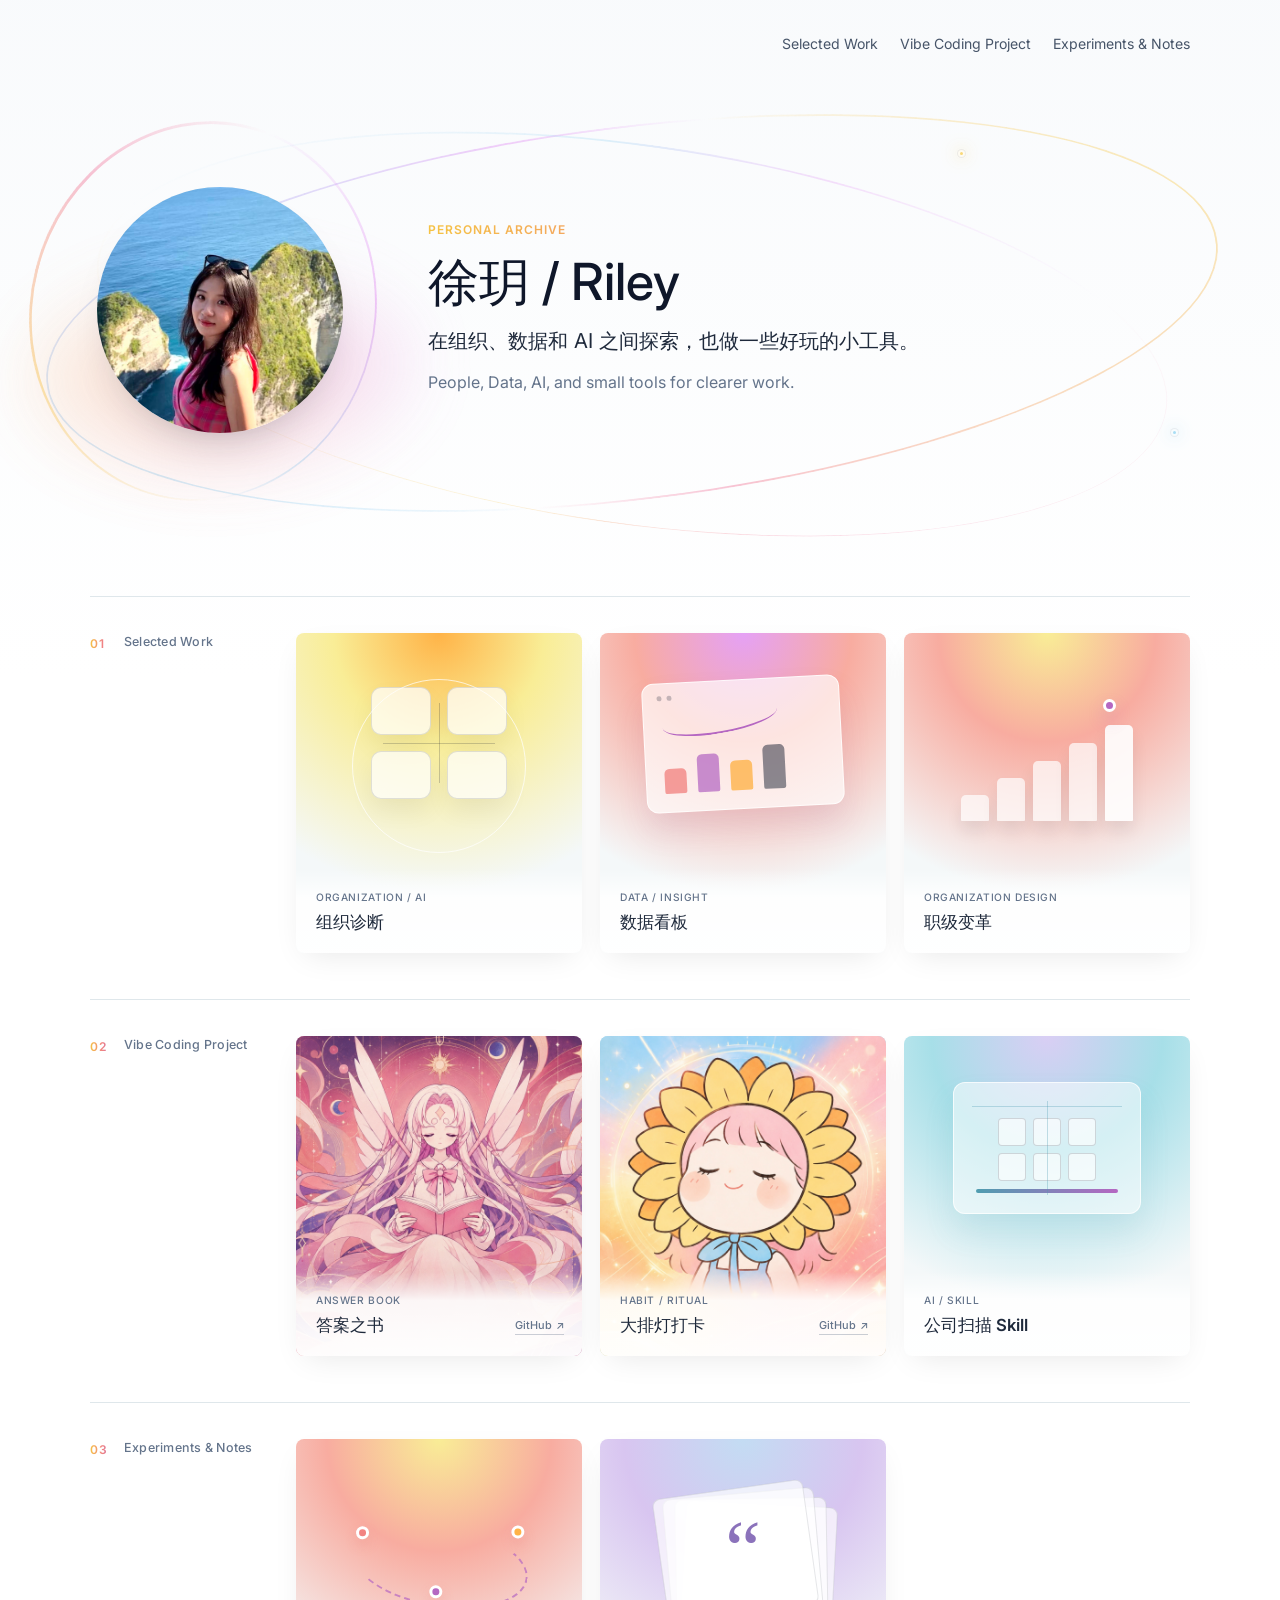
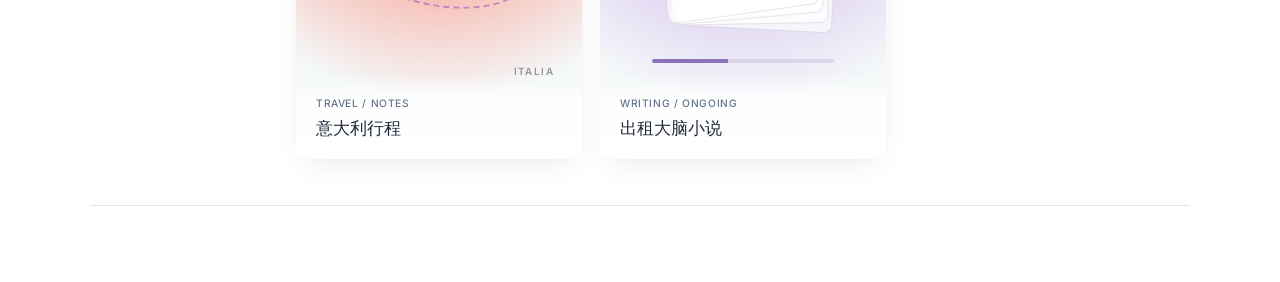
==== commit fce1668e: "Revert "Add flowing silk light footer" This reverts commit 4f0062dcfc58b981839f00b892ba7e5b4ce36cda." ====
--- a/index.html
+++ b/index.html
@@ -218,18 +218,5 @@
         </section>
       </div>
     </main>
-
-    <footer class="silk-footer">
-      <div class="silk-field" aria-hidden="true">
-        <span class="silk-fold silk-fold--back"></span>
-        <span class="silk-fold silk-fold--middle"></span>
-        <span class="silk-fold silk-fold--front"></span>
-        <span class="silk-fold silk-fold--sheen"></span>
-      </div>
-      <div class="silk-footer__meta">
-        <span>徐玥 / Riley</span>
-        <span>2026</span>
-      </div>
-    </footer>
   </body>
 </html>
--- a/styles.css
+++ b/styles.css
@@ -14,13 +14,11 @@
 
 html {
   scroll-behavior: smooth;
-  overflow-x: hidden;
 }
 
 body {
   min-height: 100vh;
   padding: 34px 20px 76px;
-  overflow-x: hidden;
   background:
     linear-gradient(180deg, rgba(248, 250, 252, 0.92), #ffffff 36%),
     #ffffff;
@@ -298,188 +296,6 @@
   border-bottom: 1px solid #dfe7eb;
 }
 
-.silk-footer {
-  position: relative;
-  isolation: isolate;
-  width: calc(100% + 40px);
-  height: 360px;
-  margin: 92px -20px -76px;
-  overflow: hidden;
-  background: #12141a;
-  color: rgba(255, 255, 255, 0.72);
-}
-
-.silk-footer::before {
-  position: absolute;
-  inset: 0 0 auto;
-  z-index: 4;
-  height: 92px;
-  background: linear-gradient(180deg, #ffffff 0%, rgba(255, 255, 255, 0.72) 20%, transparent 100%);
-  content: "";
-  pointer-events: none;
-}
-
-.silk-field {
-  position: absolute;
-  inset: 0;
-  overflow: hidden;
-  background:
-    linear-gradient(140deg, rgba(181, 103, 194, 0.09), transparent 38%),
-    linear-gradient(320deg, rgba(169, 221, 244, 0.08), transparent 46%),
-    #12141a;
-}
-
-.silk-field::after {
-  position: absolute;
-  inset: 64px -8% 28px;
-  z-index: 3;
-  border-radius: 50%;
-  background: repeating-linear-gradient(
-    101deg,
-    transparent 0 24px,
-    rgba(255, 255, 255, 0.035) 25px,
-    rgba(169, 221, 244, 0.07) 26px,
-    transparent 28px 52px
-  );
-  content: "";
-  opacity: 0.34;
-  pointer-events: none;
-  transform: rotate(-4deg) skewX(8deg);
-  -webkit-mask-image: linear-gradient(180deg, transparent, #000 20%, #000 78%, transparent);
-  mask-image: linear-gradient(180deg, transparent, #000 20%, #000 78%, transparent);
-}
-
-.silk-fold {
-  position: absolute;
-  left: -18%;
-  width: 136%;
-  border-radius: 50%;
-  mix-blend-mode: screen;
-  pointer-events: none;
-  will-change: transform;
-}
-
-.silk-fold--back {
-  top: 76px;
-  height: 188px;
-  background: linear-gradient(
-    96deg,
-    transparent 4%,
-    rgba(169, 221, 244, 0.08) 16%,
-    rgba(169, 221, 244, 0.68) 29%,
-    rgba(229, 161, 245, 0.56) 44%,
-    rgba(255, 255, 255, 0.16) 55%,
-    rgba(242, 132, 163, 0.56) 70%,
-    rgba(248, 216, 122, 0.16) 84%,
-    transparent 96%
-  );
-  filter: blur(18px) saturate(1.18);
-  opacity: 0.68;
-  transform: translate3d(-3%, 20px, 0) rotate(-7deg) skewX(-10deg);
-  animation: silk-drift-back 18s ease-in-out infinite alternate;
-}
-
-.silk-fold--middle {
-  top: 102px;
-  height: 128px;
-  background: linear-gradient(
-    104deg,
-    transparent 7%,
-    rgba(242, 132, 163, 0.18) 18%,
-    rgba(255, 255, 255, 0.74) 31%,
-    rgba(229, 161, 245, 0.74) 42%,
-    rgba(169, 221, 244, 0.38) 57%,
-    rgba(248, 216, 122, 0.62) 72%,
-    rgba(242, 132, 163, 0.2) 86%,
-    transparent 97%
-  );
-  filter: blur(10px) saturate(1.14);
-  opacity: 0.78;
-  transform: translate3d(2%, 24px, 0) rotate(5deg) skewX(12deg) scaleY(0.88);
-  animation: silk-drift-middle 14s ease-in-out infinite alternate;
-}
-
-.silk-fold--front {
-  right: -14%;
-  bottom: -70px;
-  left: auto;
-  width: 128%;
-  height: 226px;
-  background: linear-gradient(
-    88deg,
-    transparent 2%,
-    rgba(181, 103, 194, 0.28) 17%,
-    rgba(242, 132, 163, 0.76) 32%,
-    rgba(248, 216, 122, 0.72) 45%,
-    rgba(255, 255, 255, 0.78) 56%,
-    rgba(169, 221, 244, 0.6) 70%,
-    rgba(229, 161, 245, 0.42) 84%,
-    transparent 98%
-  );
-  filter: blur(14px) saturate(1.2);
-  opacity: 0.74;
-  transform: translate3d(1%, 6px, 0) rotate(-4deg) skewX(-8deg);
-  animation: silk-drift-front 20s ease-in-out infinite alternate;
-}
-
-.silk-fold--sheen {
-  top: 124px;
-  left: -8%;
-  width: 116%;
-  height: 54px;
-  background: linear-gradient(
-    90deg,
-    transparent 5%,
-    rgba(255, 255, 255, 0.04) 18%,
-    rgba(255, 255, 255, 0.88) 40%,
-    rgba(248, 216, 122, 0.44) 53%,
-    rgba(229, 161, 245, 0.62) 67%,
-    rgba(169, 221, 244, 0.12) 82%,
-    transparent 96%
-  );
-  filter: blur(7px);
-  opacity: 0.64;
-  transform: rotate(-2deg) skewX(14deg);
-  animation: silk-drift-sheen 12s ease-in-out infinite alternate;
-}
-
-.silk-footer__meta {
-  position: absolute;
-  right: max(20px, calc((100vw - 1100px) / 2));
-  bottom: 28px;
-  left: max(20px, calc((100vw - 1100px) / 2));
-  z-index: 5;
-  display: flex;
-  align-items: center;
-  justify-content: space-between;
-  font-size: 0.7rem;
-  font-weight: 500;
-}
-
-@keyframes silk-drift-back {
-  to {
-    transform: translate3d(5%, -8px, 0) rotate(1deg) skewX(8deg) scaleY(1.08);
-  }
-}
-
-@keyframes silk-drift-middle {
-  to {
-    transform: translate3d(-4%, -12px, 0) rotate(-4deg) skewX(-8deg) scaleY(1.12);
-  }
-}
-
-@keyframes silk-drift-front {
-  to {
-    transform: translate3d(-5%, -22px, 0) rotate(3deg) skewX(9deg) scaleY(0.9);
-  }
-}
-
-@keyframes silk-drift-sheen {
-  to {
-    transform: translate3d(8%, 18px, 0) rotate(4deg) skewX(-10deg) scaleY(1.28);
-  }
-}
-
 .project-group {
   display: grid;
   grid-template-columns: 168px minmax(0, 1fr);
@@ -1098,11 +914,6 @@
   .project-card {
     transition: none;
   }
-
-  .silk-fold {
-    animation: none;
-  }
-
 }
 
 @media (max-width: 900px) {
@@ -1169,36 +980,6 @@
 @media (max-width: 680px) {
   body {
     padding: 22px 16px 56px;
-  }
-
-  .silk-footer {
-    height: 300px;
-    width: calc(100% + 32px);
-    margin: 70px -16px -56px;
-  }
-
-  .silk-footer::before {
-    height: 74px;
-  }
-
-  .silk-fold--back {
-    top: 72px;
-    height: 150px;
-  }
-
-  .silk-fold--middle {
-    top: 106px;
-    height: 104px;
-  }
-
-  .silk-fold--front {
-    bottom: -56px;
-    height: 178px;
-  }
-
-  .silk-fold--sheen {
-    top: 132px;
-    height: 44px;
   }
 
   .site-nav {
